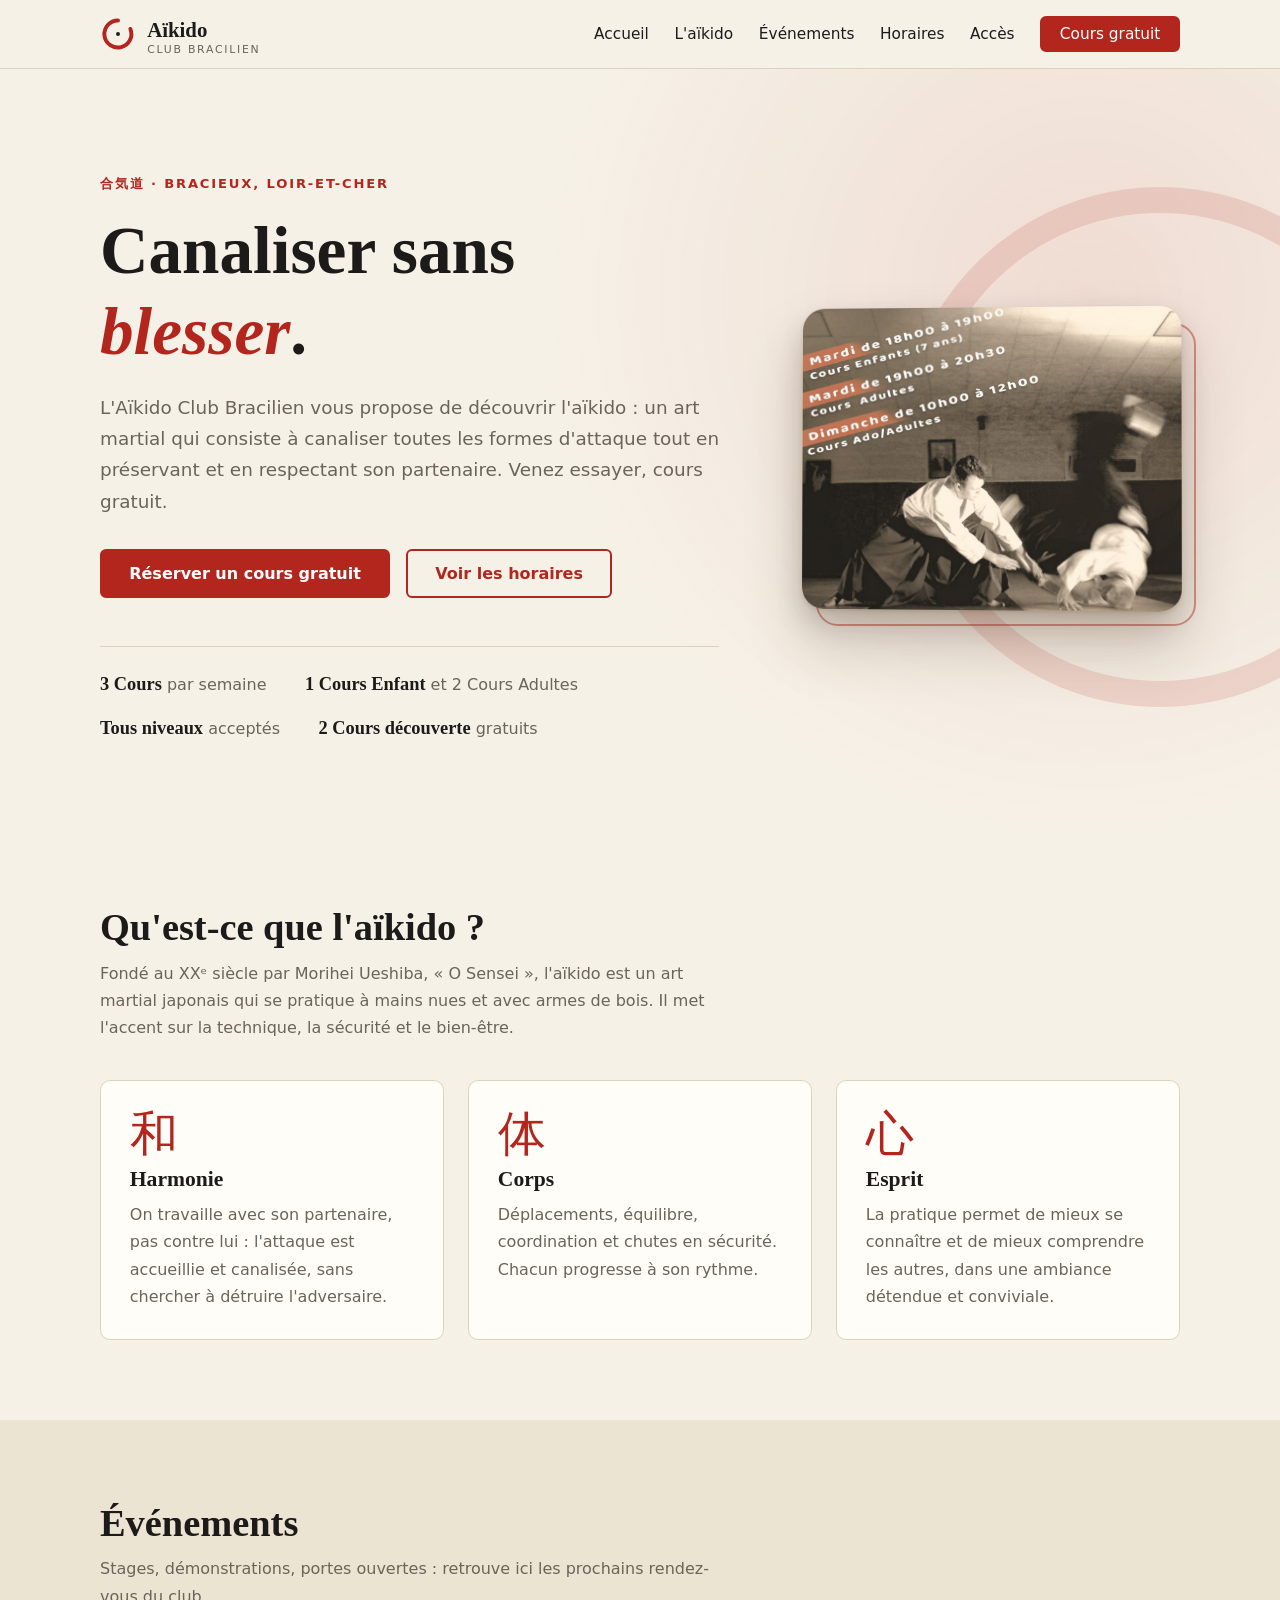
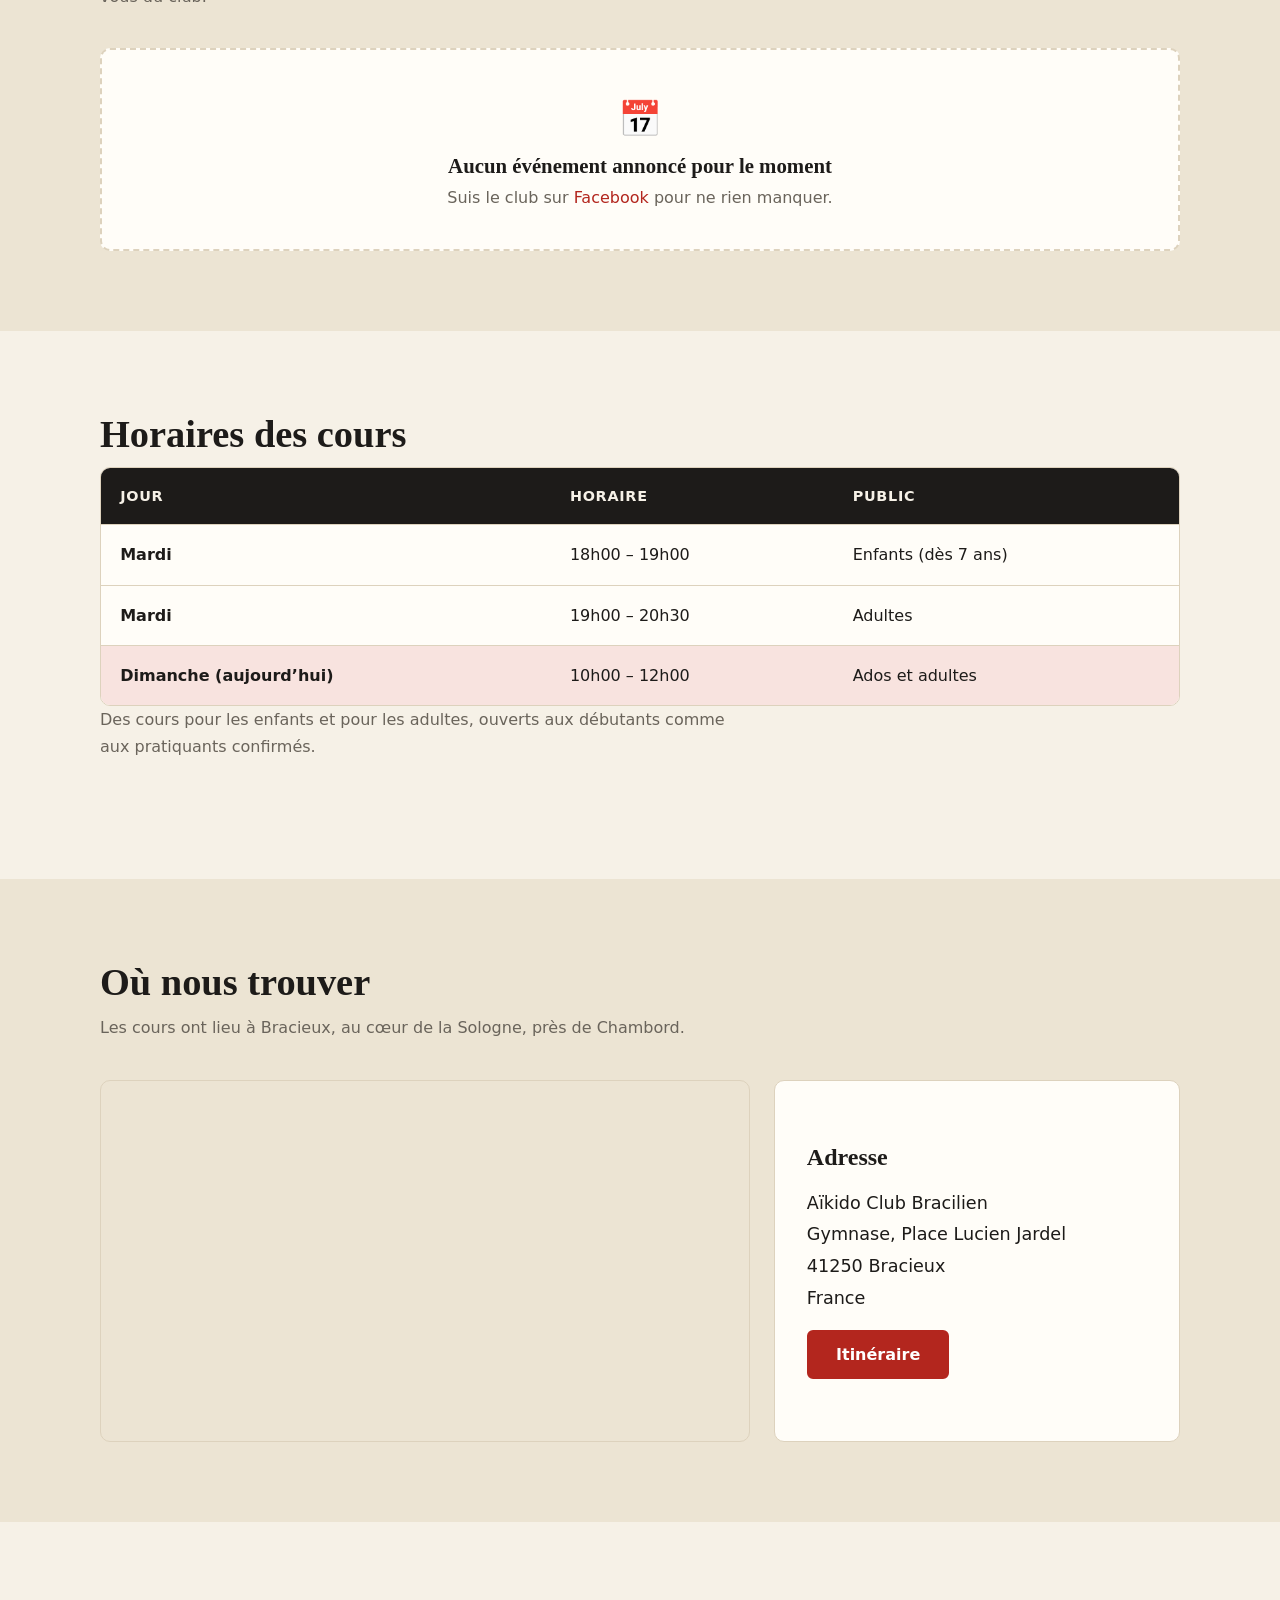
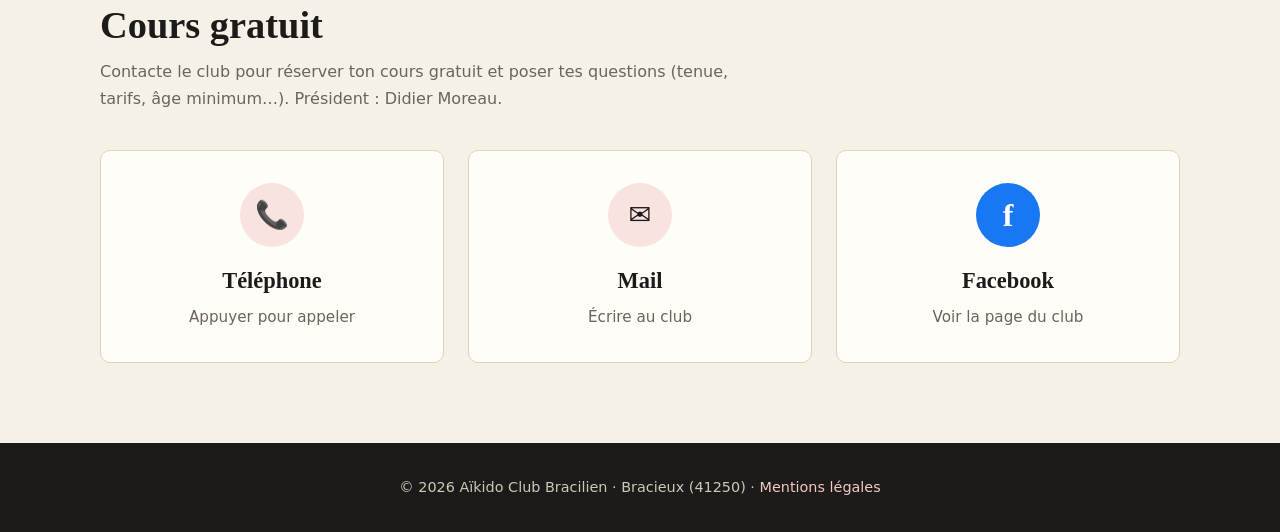
==== index.html @ c48f985f "Update index.html" ====
<!DOCTYPE html>
<html lang="fr">
<head>
  <meta charset="UTF-8">
  <meta name="viewport" content="width=device-width, initial-scale=1.0">
  <title>Aïkido Club Bracilien — Aïkido à Bracieux (Loir-et-Cher)</title>
  <meta name="description" content="Aïkido Club Bracilien, à Bracieux (41250) : cours d'aïkido le mardi soir et le dimanche matin, cours gratuit.">
  <link rel="icon" href="favicon.ico" sizes="any">
  <link rel="icon" type="image/png" href="favicon.png">
  <link rel="stylesheet" href="css/style.css?v=2">
</head>
<body>

  <header class="site-header">
    <nav class="nav container">
      <a href="#accueil" class="logo">
        <img src="img/logo.svg" alt="" width="36" height="36">
        <span>Aïkido <small>Club Bracilien</small></span>
      </a>
      <button class="nav-toggle" aria-label="Ouvrir le menu" aria-expanded="false">
        <span></span><span></span><span></span>
      </button>
      <ul class="nav-links">
        <li><a href="#accueil">Accueil</a></li>
        <li><a href="#aikido">L'aïkido</a></li>
		<li><a href="#evenements">Événements</a></li>
        <li><a href="#horaires">Horaires</a></li>
        <li><a href="#lieu">Accès</a></li>
        <li><a href="#contact" class="btn btn-small">Cours gratuit</a></li>
      </ul>
    </nav>
  </header>

  <main>
    <section id="accueil" class="hero">
      <div class="container hero-inner">
        <div class="hero-text">
          <p class="eyebrow">合気道 · Bracieux, Loir-et-Cher</p>
          <h1>Canaliser sans <span class="accent">blesser</span>.</h1>
          <p class="lead">L'Aïkido Club Bracilien vous propose de découvrir l'aïkido : un art martial qui consiste à canaliser toutes les formes d'attaque tout en préservant et en respectant son partenaire. Venez essayer, cours gratuit.</p>
          <div class="hero-actions">
            <a href="#contact" class="btn">Réserver un cours gratuit</a>
            <a href="#horaires" class="btn btn-ghost">Voir les horaires</a>
          </div>
          <ul class="hero-facts">
            <li><strong>3 Cours</strong> par semaine</li>
            <li><strong>1 Cours Enfant</strong> et 2 Cours Adultes</li>
            <li><strong>Tous niveaux</strong> acceptés</li>
            <li><strong>2 Cours découverte</strong> gratuits</li>
          </ul>
        </div>
        <figure class="hero-media">
          <img src="img/hero.jpg" alt="Affiche de l'Aïkido Club Bracilien" width="340" onerror="this.parentNode.remove()">
        </figure>
      </div>
    </section>

    <section id="aikido" class="section">
      <div class="container">
        <h2>Qu'est-ce que l'aïkido ?</h2>
        <p class="section-sub">Fondé au XXᵉ siècle par Morihei Ueshiba, « O Sensei », l'aïkido est un art martial japonais qui se pratique à mains nues et avec armes de bois. Il met l'accent sur la technique, la sécurité et le bien-être.</p>
        <div class="cards">
          <article class="card">
            <div class="kanji" aria-hidden="true">和</div>
            <h3>Harmonie</h3>
            <p>On travaille avec son partenaire, pas contre lui : l'attaque est accueillie et canalisée, sans chercher à détruire l'adversaire.</p>
          </article>
          <article class="card">
            <div class="kanji" aria-hidden="true">体</div>
            <h3>Corps</h3>
            <p>Déplacements, équilibre, coordination et chutes en sécurité. Chacun progresse à son rythme.</p>
          </article>
          <article class="card">
            <div class="kanji" aria-hidden="true">心</div>
            <h3>Esprit</h3>
            <p>La pratique permet de mieux se connaître et de mieux comprendre les autres, dans une ambiance détendue et conviviale.</p>
          </article>
        </div>
      </div>
    </section>

    <section id="evenements" class="section section-alt">
      <div class="container">
        <h2>Événements</h2>
        <p class="section-sub">Stages, démonstrations, portes ouvertes : retrouve ici les prochains rendez-vous du club.</p>
        <ul class="agenda" id="agenda-list"></ul>
        <p class="agenda-empty" id="agenda-empty">
          <span class="agenda-empty-icon" aria-hidden="true">📅</span>
          <strong>Aucun événement annoncé pour le moment</strong>
          <span>Suis le club sur <a href="#contact" data-contact="fb">Facebook</a> pour ne rien manquer.</span>
        </p>
      </div>
    </section>

    <section id="horaires" class="section">
      <div class="container">
        <h2>Horaires des cours</h2>
        <div class="table-wrap">
          <table class="schedule">
            <thead>
              <tr><th>Jour</th><th>Horaire</th><th>Public</th></tr>
            </thead>
            <tbody>
              <tr><td>Mardi</td><td>18h00 – 19h00</td><td>Enfants (dès 7 ans)</td></tr>
              <tr><td>Mardi</td><td>19h00 – 20h30</td><td>Adultes</td></tr>
              <tr><td>Dimanche</td><td>10h00 – 12h00</td><td>Ados et adultes</td></tr>
            </tbody>
          </table>
        </div>
        <p class="section-sub">Des cours pour les enfants et pour les adultes, ouverts aux débutants comme aux pratiquants confirmés.</p>
      </div>
    </section>

    <section id="lieu" class="section section-alt">
      <div class="container">
        <h2>Où nous trouver</h2>
        <p class="section-sub">Les cours ont lieu à Bracieux, au cœur de la Sologne, près de Chambord.</p>
        <div class="lieu">
          <div class="map-wrap">
            <iframe
              title="Carte : Place Lucien Jardel, 41250 Bracieux"
              src="https://www.google.com/maps?q=Place+Lucien+Jardel,+41250+Bracieux,+France&amp;output=embed"
              loading="lazy"
              referrerpolicy="no-referrer-when-downgrade"
              allowfullscreen></iframe>
          </div>
          <div class="address-card">
            <h3>Adresse</h3>
            <address>
              Aïkido Club Bracilien<br>
              Gymnase, Place Lucien Jardel<br>
              41250 Bracieux<br>
              France
            </address>
            <a class="btn" href="https://www.google.com/maps/dir/?api=1&amp;destination=Place+Lucien+Jardel,+41250+Bracieux,+France" target="_blank" rel="noopener noreferrer">Itinéraire</a>          </div>
        </div>
      </div>
    </section>

    <section id="contact" class="section">
      <div class="container">
        <h2>Cours gratuit</h2>
        <p class="section-sub">Contacte le club pour réserver ton cours gratuit et poser tes questions (tenue, tarifs, âge minimum…). Président : Didier Moreau.</p>
        <div class="contact-boxes">
          <a href="#contact" class="contact-box" data-contact="tel" aria-label="Appeler le club">
            <span class="contact-icon" aria-hidden="true">📞</span>
            <strong>Téléphone</strong>
            <span>Appuyer pour appeler</span>
          </a>
          <a href="#contact" class="contact-box" data-contact="mail" aria-label="Écrire un mail au club">
            <span class="contact-icon" aria-hidden="true">✉️</span>
            <strong>Mail</strong>
            <span>Écrire au club</span>
          </a>
          <a href="#contact" class="contact-box" data-contact="fb" aria-label="Ouvrir la page Facebook du club">
            <span class="contact-icon contact-icon-fb" aria-hidden="true">f</span>
            <strong>Facebook</strong>
            <span>Voir la page du club</span>
          </a>
        </div>
      </div>
    </section>
  </main>

  <footer class="site-footer">
    <div class="container">
      <p>© <span id="year"></span> Aïkido Club Bracilien · Bracieux (41250) · <a href="mentions-legales.html" style="color:#f2c9c5">Mentions légales</a></p>
    </div>
  </footer>

  <script src="js/evenements.js"></script>
  <script src="js/main.js"></script>
</body>
</html>
---- css/style.css ----
:root {
  --paper: #f6f1e7;
  --paper-alt: #ece4d3;
  --card: #fffdf8;
  --ink: #1d1b19;
  --muted: #6a645b;
  --red: #b3261e;
  --red-dark: #8c1d17;
  --line: #ddd2bd;
  --radius: 10px;
  --serif: "Iowan Old Style", "Palatino Linotype", Palatino, Georgia, "Times New Roman", serif;
  --sans: system-ui, -apple-system, "Segoe UI", Roboto, Arial, sans-serif;
}

*, *::before, *::after { box-sizing: border-box; }
html { scroll-behavior: smooth; scroll-padding-top: 76px; }
body { margin: 0; font-family: var(--sans); background: var(--paper); color: var(--ink); line-height: 1.7; }
img { max-width: 100%; display: block; }
a { color: var(--red); text-decoration: none; }
h1, h2, h3 { font-family: var(--serif); line-height: 1.2; font-weight: 700; }

.container { width: min(1080px, 100% - 2.5rem); margin-inline: auto; }

/* Header */
.site-header { position: sticky; top: 0; z-index: 50; background: rgba(246, 241, 231, .92); backdrop-filter: blur(8px); border-bottom: 1px solid var(--line); }
.nav { display: flex; align-items: center; justify-content: space-between; height: 68px; }
.logo { display: flex; align-items: center; gap: .7rem; color: var(--ink); font-family: var(--serif); font-size: 1.3rem; font-weight: 700; }
.logo small { display: block; font: 500 .68rem var(--sans); letter-spacing: .16em; text-transform: uppercase; color: var(--muted); margin-top: -.3rem; }
.nav-links { display: flex; align-items: center; gap: 1.6rem; list-style: none; margin: 0; padding: 0; }
.nav-links a { color: var(--ink); font-weight: 500; font-size: .96rem; position: relative; }
.nav-links a:not(.btn)::after { content: ""; position: absolute; left: 0; bottom: -4px; width: 0; height: 2px; background: var(--red); transition: width .25s; }
.nav-links a:not(.btn):hover::after { width: 100%; }

.nav-toggle { display: none; background: none; border: 0; cursor: pointer; padding: .5rem; }
.nav-toggle span { display: block; width: 24px; height: 2px; background: var(--ink); margin: 5px 0; }

/* Buttons */
.btn { display: inline-block; cursor: pointer; padding: .8rem 1.7rem; border: 2px solid var(--red); border-radius: 6px; background: var(--red); color: #fff !important; font: 600 1rem var(--sans); transition: background .2s, transform .2s; }
.btn:hover { background: var(--red-dark); border-color: var(--red-dark); transform: translateY(-2px); }
.btn-small { padding: .45rem 1.1rem; font-size: .92rem; }
.btn-ghost { background: transparent; color: var(--red) !important; }
.btn-ghost:hover { background: var(--red); color: #fff !important; }

/* Hero */
.hero { position: relative; overflow: hidden; padding: 6.5rem 0 5rem; background: radial-gradient(circle at 85% 30%, rgba(179, 38, 30, .1), transparent 45%), var(--paper); }
.hero::after { content: ""; position: absolute; right: -140px; top: 50%; width: 520px; height: 520px; transform: translateY(-50%); border: 26px solid rgba(179, 38, 30, .13); border-right-color: transparent; border-radius: 50%; pointer-events: none; }
.hero-inner { position: relative; z-index: 1; }
.eyebrow { color: var(--red); font-weight: 600; letter-spacing: .14em; text-transform: uppercase; font-size: .82rem; margin: 0 0 1rem; }
.hero h1 { font-size: clamp(2.4rem, 6vw, 4.2rem); margin: 0 0 1.2rem; max-width: 14ch; }
.accent { color: var(--red); font-style: italic; }
.lead { font-size: 1.15rem; color: var(--muted); max-width: 54ch; margin: 0 0 2rem; }
.hero-actions { display: flex; flex-wrap: wrap; gap: 1rem; margin-bottom: 3rem; }
.hero-facts { display: flex; flex-wrap: wrap; gap: .8rem 2.4rem; list-style: none; margin: 0; padding: 1.4rem 0 0; border-top: 1px solid var(--line); color: var(--muted); max-width: 640px; }
.hero-facts strong { color: var(--ink); font-family: var(--serif); font-size: 1.15rem; }

/* Sections */
.section { padding: 5rem 0; }
.section-alt { background: var(--paper-alt); }
.section h2 { font-size: clamp(1.7rem, 3.2vw, 2.4rem); margin: 0 0 .6rem; }
.section-sub { color: var(--muted); max-width: 62ch; margin: 0 0 2.4rem; }

.cards { display: grid; grid-template-columns: repeat(auto-fit, minmax(260px, 1fr)); gap: 1.5rem; }
.card { background: var(--card); border: 1px solid var(--line); border-radius: var(--radius); padding: 1.8rem; transition: transform .25s, box-shadow .25s; }
.card:hover { transform: translateY(-5px); box-shadow: 0 14px 30px rgba(60, 40, 20, .1); }
.card h3 { margin: 0 0 .5rem; font-size: 1.35rem; }
.card p { margin: 0; color: var(--muted); }
.kanji { font-family: var(--serif); font-size: 3rem; line-height: 1; color: var(--red); margin-bottom: .6rem; }

/* Table */
.table-wrap { overflow-x: auto; border: 1px solid var(--line); border-radius: var(--radius); background: var(--card); }
.schedule { width: 100%; border-collapse: collapse; min-width: 520px; }
.schedule th, .schedule td { padding: 1rem 1.2rem; text-align: left; border-bottom: 1px solid var(--line); }
.schedule thead th { background: var(--ink); color: var(--paper); font-weight: 600; font-size: .9rem; letter-spacing: .05em; text-transform: uppercase; }
.schedule tbody tr:last-child td { border-bottom: 0; }
.schedule tbody tr:hover { background: #faf4e6; }
.schedule td:first-child { font-weight: 600; }
.note { margin: 1.2rem 0 0; color: var(--muted); font-size: .95rem; }

/* Prices */
.price .amount { font-family: var(--serif); font-size: 2.6rem; color: var(--ink); font-weight: 700; margin: .4rem 0 1rem; }
.price .amount span { font-size: 1rem; color: var(--muted); font-weight: 400; margin-left: .2rem; }
.price ul { margin: 0; padding: 0; list-style: none; color: var(--muted); }
.price li { padding: .4rem 0 .4rem 1.5rem; border-top: 1px solid var(--line); position: relative; }
.price li::before { content: "•"; position: absolute; left: .3rem; color: var(--red); }
.price.featured { border: 2px solid var(--red); position: relative; }
.price.featured::before { content: "Le plus choisi"; position: absolute; top: -.8rem; left: 1.5rem; background: var(--red); color: #fff; font-size: .75rem; padding: .15rem .7rem; border-radius: 99px; letter-spacing: .05em; }

/* Team */
.person { text-align: center; }
.avatar { width: 84px; height: 84px; margin: 0 auto 1rem; border-radius: 50%; background: var(--red); color: #fff; display: grid; place-items: center; font: 700 2.2rem var(--serif); }
.role { color: var(--red) !important; font-weight: 600; font-size: .92rem; margin-bottom: .6rem !important; }

/* Contact */
.contact { display: grid; grid-template-columns: 1fr 1.2fr; gap: 3.5rem; align-items: start; }
.info { list-style: none; margin: 0; padding: 0; display: grid; gap: 1.2rem; color: var(--muted); }
.info strong { color: var(--ink); }
.form { display: grid; gap: 1.1rem; background: var(--card); border: 1px solid var(--line); border-radius: var(--radius); padding: 1.8rem; }
.form label { display: grid; gap: .35rem; font-weight: 600; font-size: .95rem; }
.form input, .form select, .form textarea { width: 100%; padding: .75rem .9rem; background: #fff; color: var(--ink); border: 1px solid var(--line); border-radius: 6px; font: 400 1rem var(--sans); }
.form input:focus, .form select:focus, .form textarea:focus { outline: 2px solid var(--red); outline-offset: 1px; border-color: transparent; }
.form .btn { justify-self: start; }
.form-status { margin: 0; min-height: 1.5em; font-size: .95rem; }
.form-status.ok { color: #1f7a3d; }
.form-status.err { color: var(--red); }

/* Footer */
.site-footer { background: var(--ink); color: #cfc7b8; padding: 2rem 0; text-align: center; font-size: .9rem; }
.site-footer p { margin: 0; }

@media (max-width: 800px) {
  .nav-toggle { display: block; }
  .nav-links { display: none; position: absolute; top: 68px; left: 0; right: 0; flex-direction: column; gap: 0; background: var(--paper); border-bottom: 1px solid var(--line); padding: .5rem 0 1rem; }
  .nav-links.open { display: flex; }
  .nav-links li { padding: .6rem 0; }
  .contact { grid-template-columns: 1fr; gap: 2rem; }
  .hero { padding: 4rem 0 3rem; }
  .hero::after { width: 340px; height: 340px; right: -170px; }
}

@media (prefers-reduced-motion: reduce) {
  * { transition: none !important; scroll-behavior: auto !important; }
}

/* Carte d'appel à l'action (contact) */
.cta-card { background: var(--card); border: 1px solid var(--line); border-radius: var(--radius); padding: 2rem; display: grid; gap: 1rem; justify-items: start; }
.cta-card h3 { margin: 0; font-size: 1.5rem; }
.cta-card p { margin: 0; color: var(--muted); }
.cta-card .cta-sep { margin-top: .4rem; font-size: .95rem; }
.cta-card .btn { font-size: 1.1rem; }

/* Lieu : carte + adresse */
.lieu { display: grid; grid-template-columns: 1.6fr 1fr; gap: 1.5rem; align-items: stretch; }
.map-wrap { min-height: 360px; border: 1px solid var(--line); border-radius: var(--radius); overflow: hidden; background: var(--paper-alt); }
.map-wrap iframe { display: block; width: 100%; height: 100%; min-height: 360px; border: 0; }
.address-card { background: var(--card); border: 1px solid var(--line); border-radius: var(--radius); padding: 2rem; display: grid; gap: 1rem; align-content: center; justify-items: start; }
.address-card h3 { margin: 0; font-size: 1.5rem; }
.address-card address { font-style: normal; font-size: 1.1rem; line-height: 1.8; }

/* Contact : encadrés cliquables */
.contact-boxes { display: grid; grid-template-columns: repeat(auto-fit, minmax(220px, 1fr)); gap: 1.5rem; }
.contact-box { display: grid; gap: .3rem; justify-items: center; text-align: center; padding: 2rem 1.2rem; background: var(--card); border: 1px solid var(--line); border-radius: var(--radius); color: var(--ink); transition: transform .25s, box-shadow .25s, border-color .25s; }
.contact-box:hover, .contact-box:focus-visible { transform: translateY(-5px); border-color: var(--red); box-shadow: 0 14px 30px rgba(60, 40, 20, .12); }
.contact-box strong { font-family: var(--serif); font-size: 1.4rem; }
.contact-box span:last-child { color: var(--muted); font-size: .95rem; }
.contact-icon { width: 64px; height: 64px; border-radius: 50%; display: grid; place-items: center; background: #f8e3df; font-size: 1.7rem; margin-bottom: .6rem; }
.contact-icon-fb { background: #1877f2; color: #fff; font: 700 2rem Georgia, serif; }

/* Agenda des événements */
.agenda { list-style: none; margin: 0; padding: 0; display: grid; gap: 1.2rem; }
.agenda-item { display: flex; gap: 1.5rem; align-items: stretch; background: var(--card); border: 1px solid var(--line); border-left: 5px solid var(--red); border-radius: var(--radius); padding: 1.4rem 1.6rem; transition: transform .25s, box-shadow .25s; }
.agenda-item:hover { transform: translateY(-3px); box-shadow: 0 14px 28px rgba(60, 40, 20, .12); }
.agenda-date { flex: 0 0 auto; min-width: 84px; align-self: flex-start; padding: .7rem .4rem; text-align: center; background: var(--red); color: #fff; border-radius: 10px; line-height: 1.1; }
.agenda-day { display: block; font: 700 2rem var(--serif); white-space: nowrap; }
.agenda-month { display: block; margin-top: .2rem; font-size: .85rem; text-transform: uppercase; letter-spacing: .1em; }
.agenda-body { min-width: 0; }
.agenda-body h3 { margin: .3rem 0 .6rem; font-size: 1.45rem; }
.agenda-tags { display: flex; flex-wrap: wrap; gap: .5rem; }
.agenda-tag { display: inline-block; padding: .15rem .75rem; border-radius: 99px; background: #f8e3df; color: var(--red-dark); font-size: .78rem; font-weight: 600; letter-spacing: .04em; text-transform: uppercase; }
.agenda-tag-next { background: var(--ink); color: var(--paper); }
.agenda-meta { list-style: none; margin: 0 0 .7rem; padding: 0; display: flex; flex-wrap: wrap; gap: .3rem 1.4rem; color: var(--ink); font-weight: 500; }
.agenda-meta-item { display: flex; gap: .45rem; align-items: baseline; }
.agenda-desc { margin: 0; color: var(--muted); }
.agenda-empty { margin: 0; padding: 2.4rem 1.5rem; display: grid; gap: .35rem; justify-items: center; text-align: center; color: var(--muted); background: var(--card); border: 2px dashed var(--line); border-radius: var(--radius); }
.agenda-empty strong { color: var(--ink); font: 700 1.3rem var(--serif); }
.agenda-empty-icon { font-size: 2.2rem; }
@media (max-width: 600px) {
  .agenda-item { flex-direction: column; gap: 1rem; padding: 1.2rem; }
  .agenda-date { align-self: flex-start; }
}

@media (max-width: 800px) {
  .lieu { grid-template-columns: 1fr; }
  .map-wrap, .map-wrap iframe { min-height: 300px; }
}

/* Accueil : image à droite */
.hero-inner { display: grid; grid-template-columns: minmax(0, 1.2fr) minmax(0, .8fr); gap: 3rem; align-items: center; }
.hero-media { position: relative; isolation: isolate; margin: 0; justify-self: end; width: 100%; max-width: 380px; perspective: 1200px; }
.hero-media::before { content: ""; position: absolute; inset: 0; z-index: -1; border: 2px solid rgba(179, 38, 30, .45); border-radius: 22px; transform: translate(16px, 16px); transition: transform .4s ease; }
.hero-media img { display: block; width: 100%; height: auto; border: 0; border-radius: 22px; box-shadow: 0 2px 4px rgba(60, 40, 20, .12), 0 14px 28px rgba(60, 40, 20, .18), 0 34px 60px rgba(60, 40, 20, .22); transform: rotateY(-4deg) rotateX(1deg); transition: transform .4s ease, box-shadow .4s ease; }
.hero-media:hover img { transform: rotateY(0) rotateX(0) translateY(-4px); }
.hero-media:hover::before { transform: translate(10px, 10px); }
@media (max-width: 800px) {
  .hero-inner { grid-template-columns: 1fr; gap: 2rem; }
  .hero-media { justify-self: start; max-width: 300px; }
  .hero-media img { transform: none; }
  .hero-media::before { transform: translate(10px, 10px); }
}
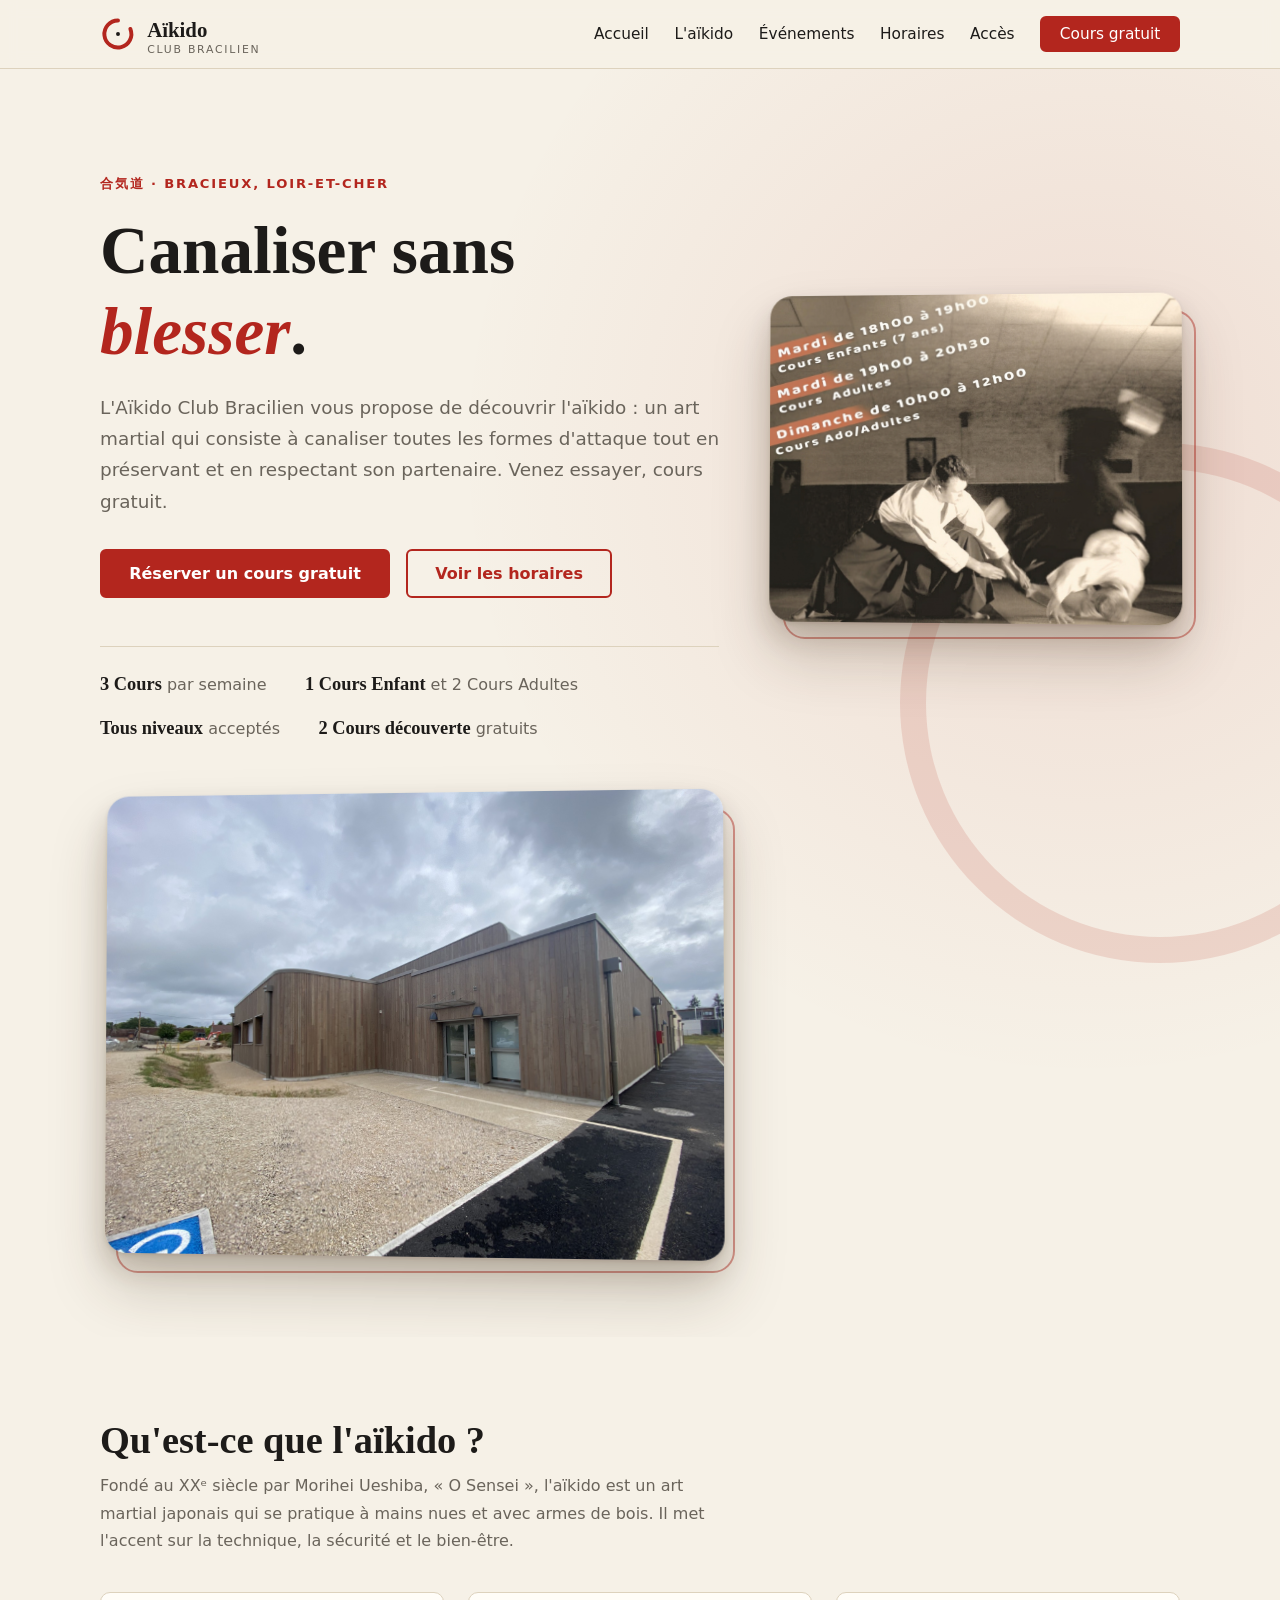
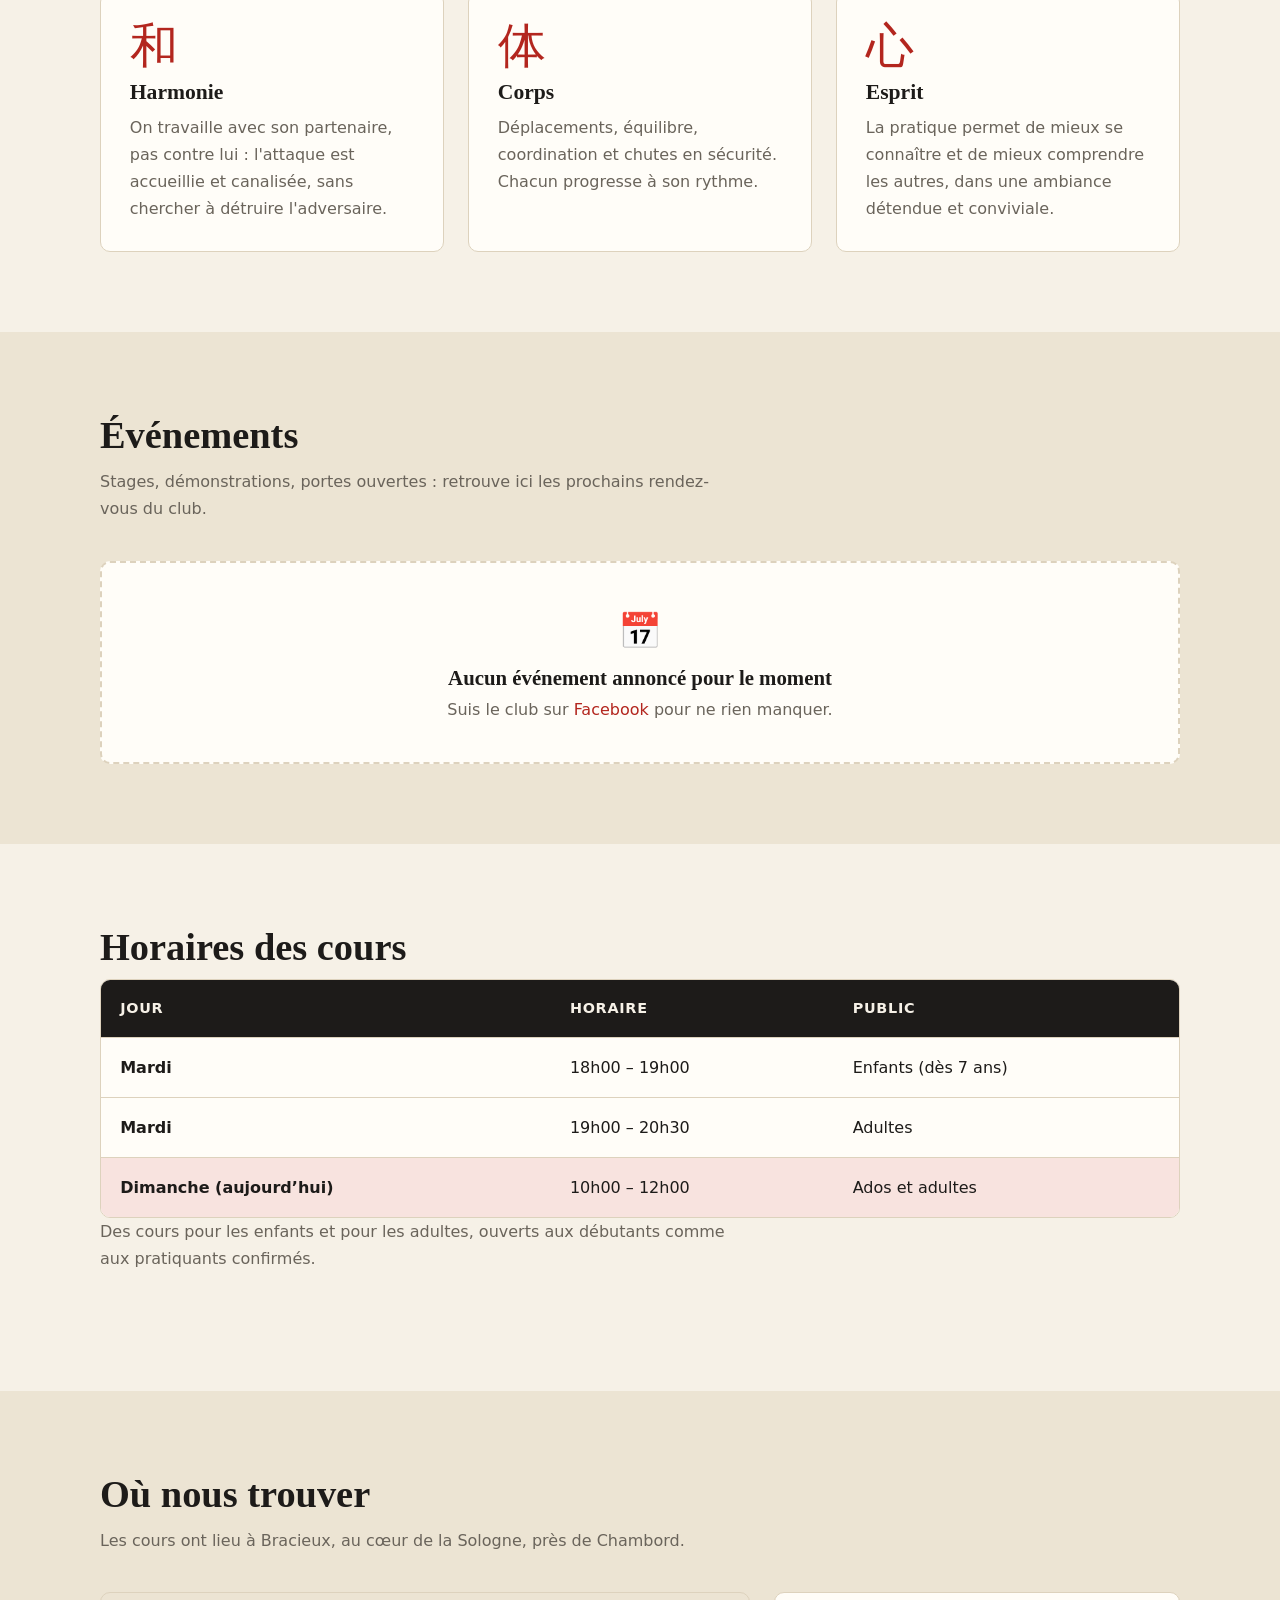
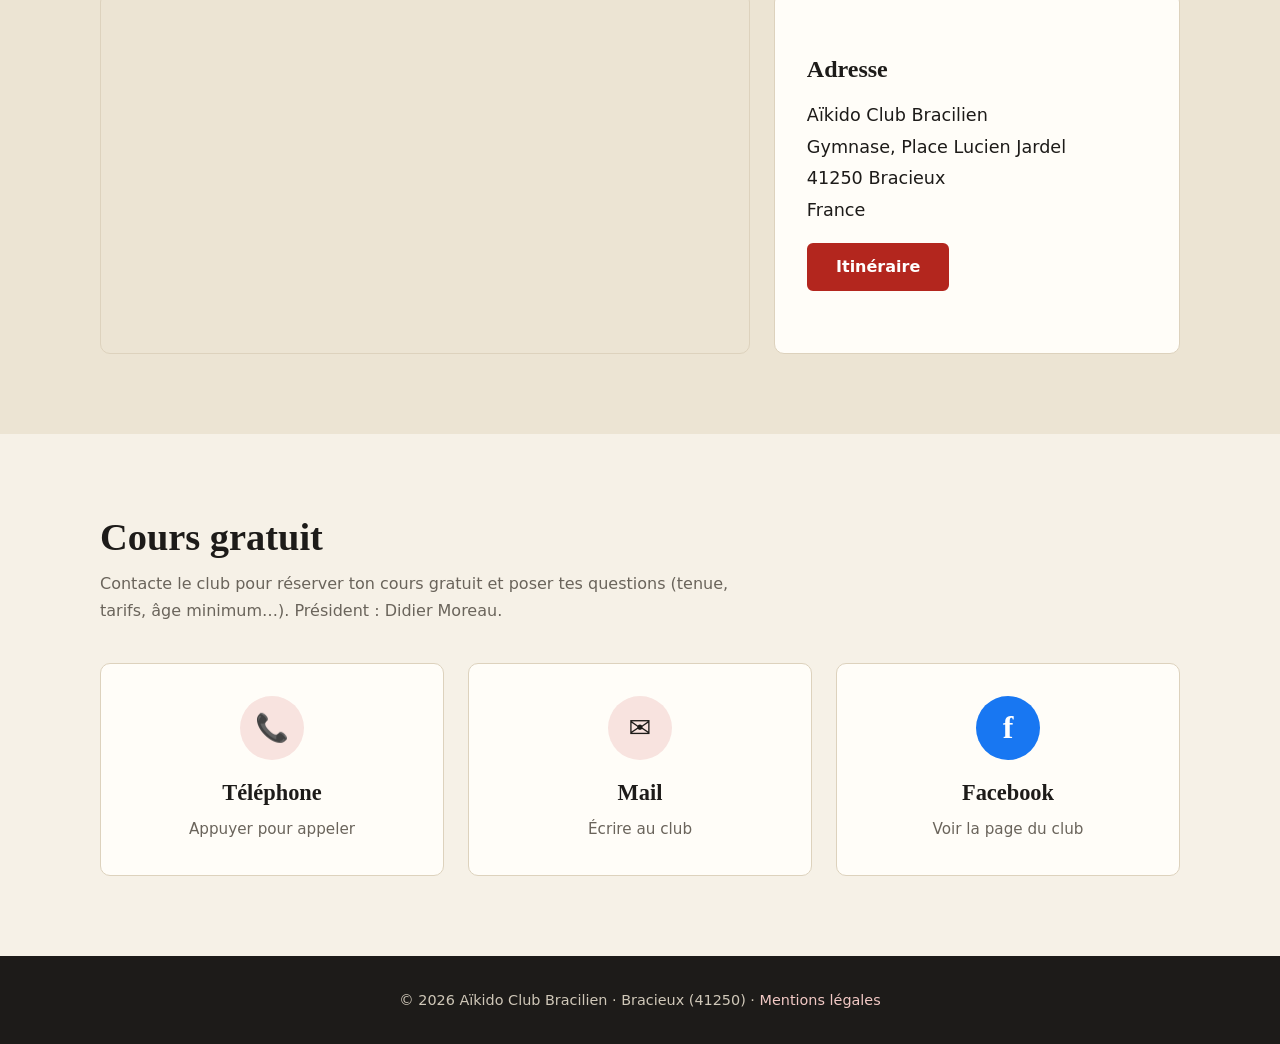
==== commit 45bb75ad: "Update index.html modif class="hero-medias"" ====
--- a/index.html
+++ b/index.html
@@ -50,7 +50,10 @@
           </ul>
         </div>
         <figure class="hero-media">
-          <img src="img/hero.jpg" alt="Affiche de l'Aïkido Club Bracilien" width="340" onerror="this.parentNode.remove()">
+          <img src="img/hero.jpg" alt="" width="340" onerror="this.parentNode.remove()">
+        </figure>
+		<figure class="hero-media">
+          <img src="img/aikido1.jpg" alt="" width="340" onerror="this.parentNode.remove()">
         </figure>
       </div>
     </section>
--- a/css/style.css
+++ b/css/style.css
@@ -173,16 +173,22 @@
   .map-wrap, .map-wrap iframe { min-height: 300px; }
 }
 
-/* Accueil : image à droite */
+/* Accueil : images à droite */
 .hero-inner { display: grid; grid-template-columns: minmax(0, 1.2fr) minmax(0, .8fr); gap: 3rem; align-items: center; }
-.hero-media { position: relative; isolation: isolate; margin: 0; justify-self: end; width: 100%; max-width: 380px; perspective: 1200px; }
+.hero-medias { display: grid; gap: 2.2rem; justify-self: end; width: 100%; max-width: 380px; }
+.hero-media { position: relative; isolation: isolate; margin: 0; width: 100%; perspective: 1200px; }
 .hero-media::before { content: ""; position: absolute; inset: 0; z-index: -1; border: 2px solid rgba(179, 38, 30, .45); border-radius: 22px; transform: translate(16px, 16px); transition: transform .4s ease; }
 .hero-media img { display: block; width: 100%; height: auto; border: 0; border-radius: 22px; box-shadow: 0 2px 4px rgba(60, 40, 20, .12), 0 14px 28px rgba(60, 40, 20, .18), 0 34px 60px rgba(60, 40, 20, .22); transform: rotateY(-4deg) rotateX(1deg); transition: transform .4s ease, box-shadow .4s ease; }
 .hero-media:hover img { transform: rotateY(0) rotateX(0) translateY(-4px); }
 .hero-media:hover::before { transform: translate(10px, 10px); }
+.hero-media-2 img { transform: rotateY(4deg) rotateX(1deg); }
+.hero-media-2:hover img { transform: rotateY(0) rotateX(0) translateY(-4px); }
+.hero-media-2::before { transform: translate(-16px, 16px); }
+.hero-media-2:hover::before { transform: translate(-10px, 10px); }
 @media (max-width: 800px) {
   .hero-inner { grid-template-columns: 1fr; gap: 2rem; }
-  .hero-media { justify-self: start; max-width: 300px; }
-  .hero-media img { transform: none; }
+  .hero-medias { justify-self: start; max-width: 300px; }
+  .hero-media img, .hero-media-2 img { transform: none; }
   .hero-media::before { transform: translate(10px, 10px); }
-}+  .hero-media-2::before { transform: translate(-10px, 10px); }
+}
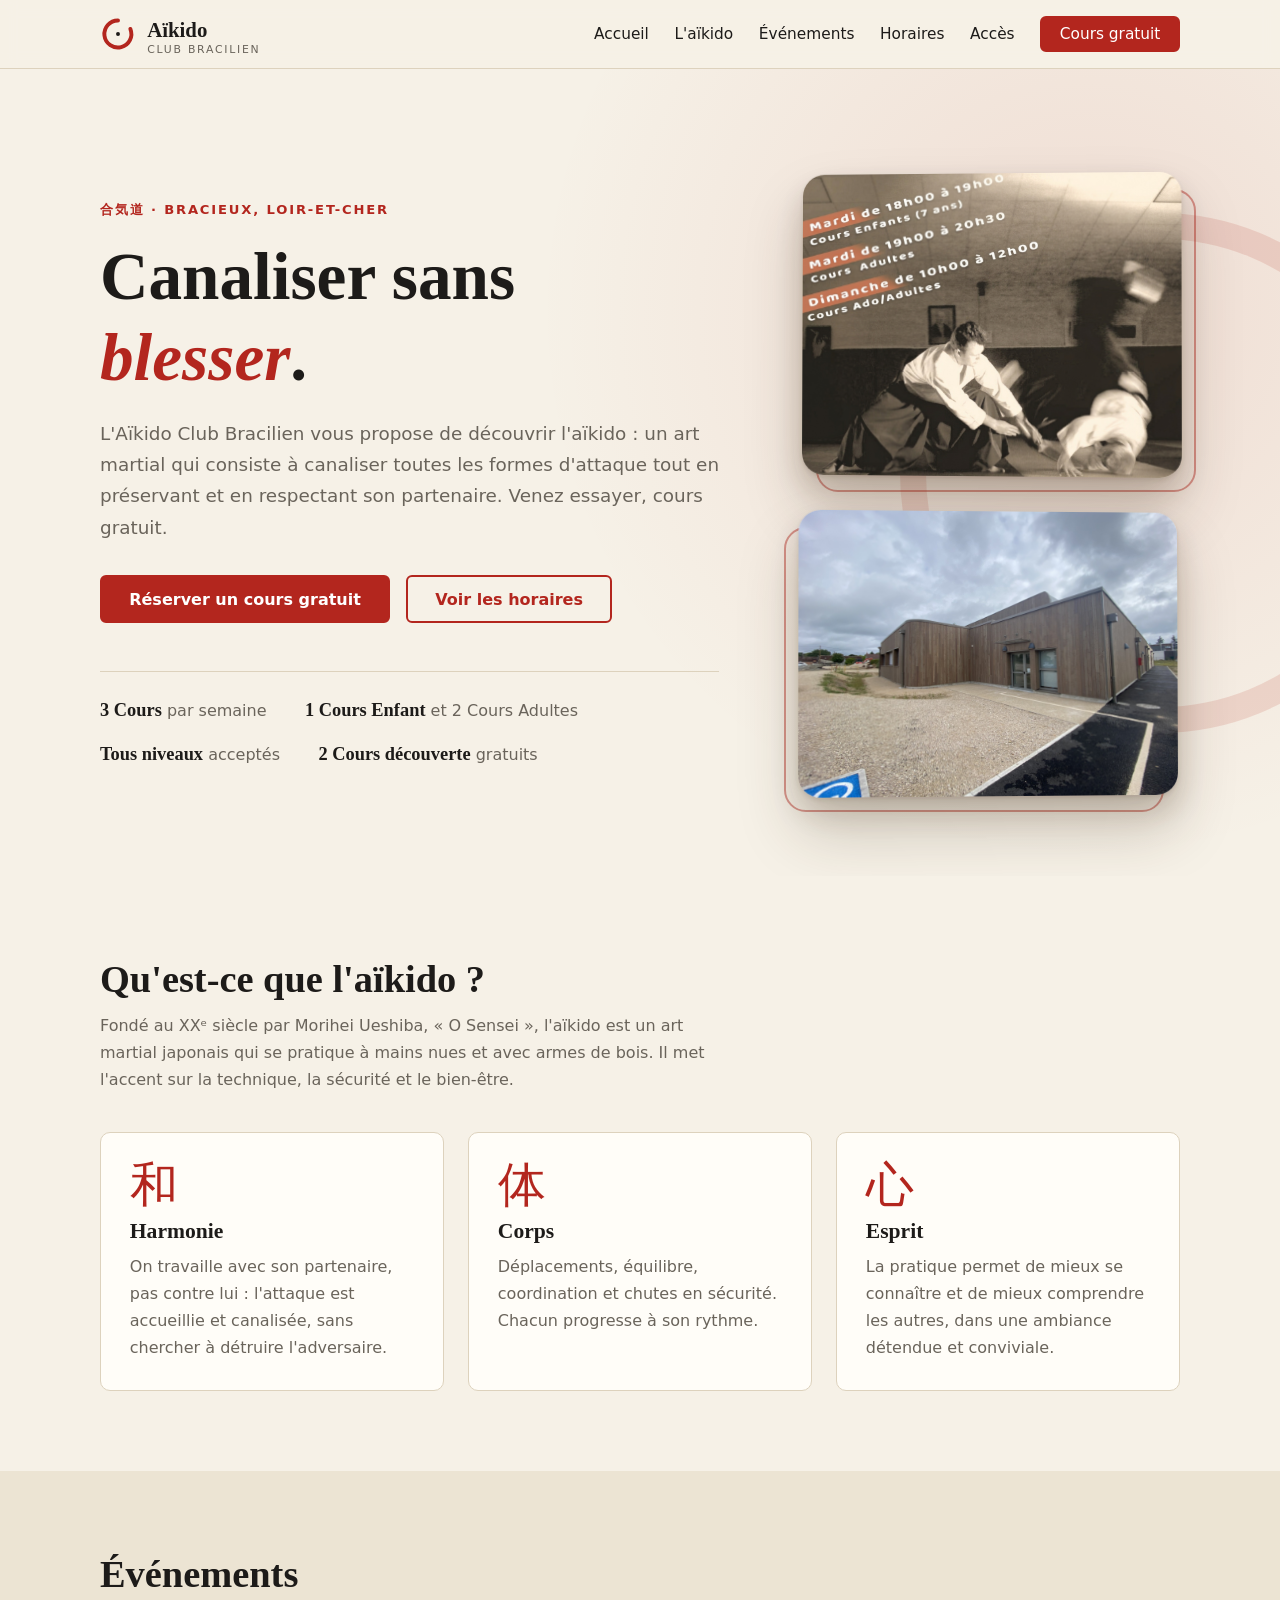
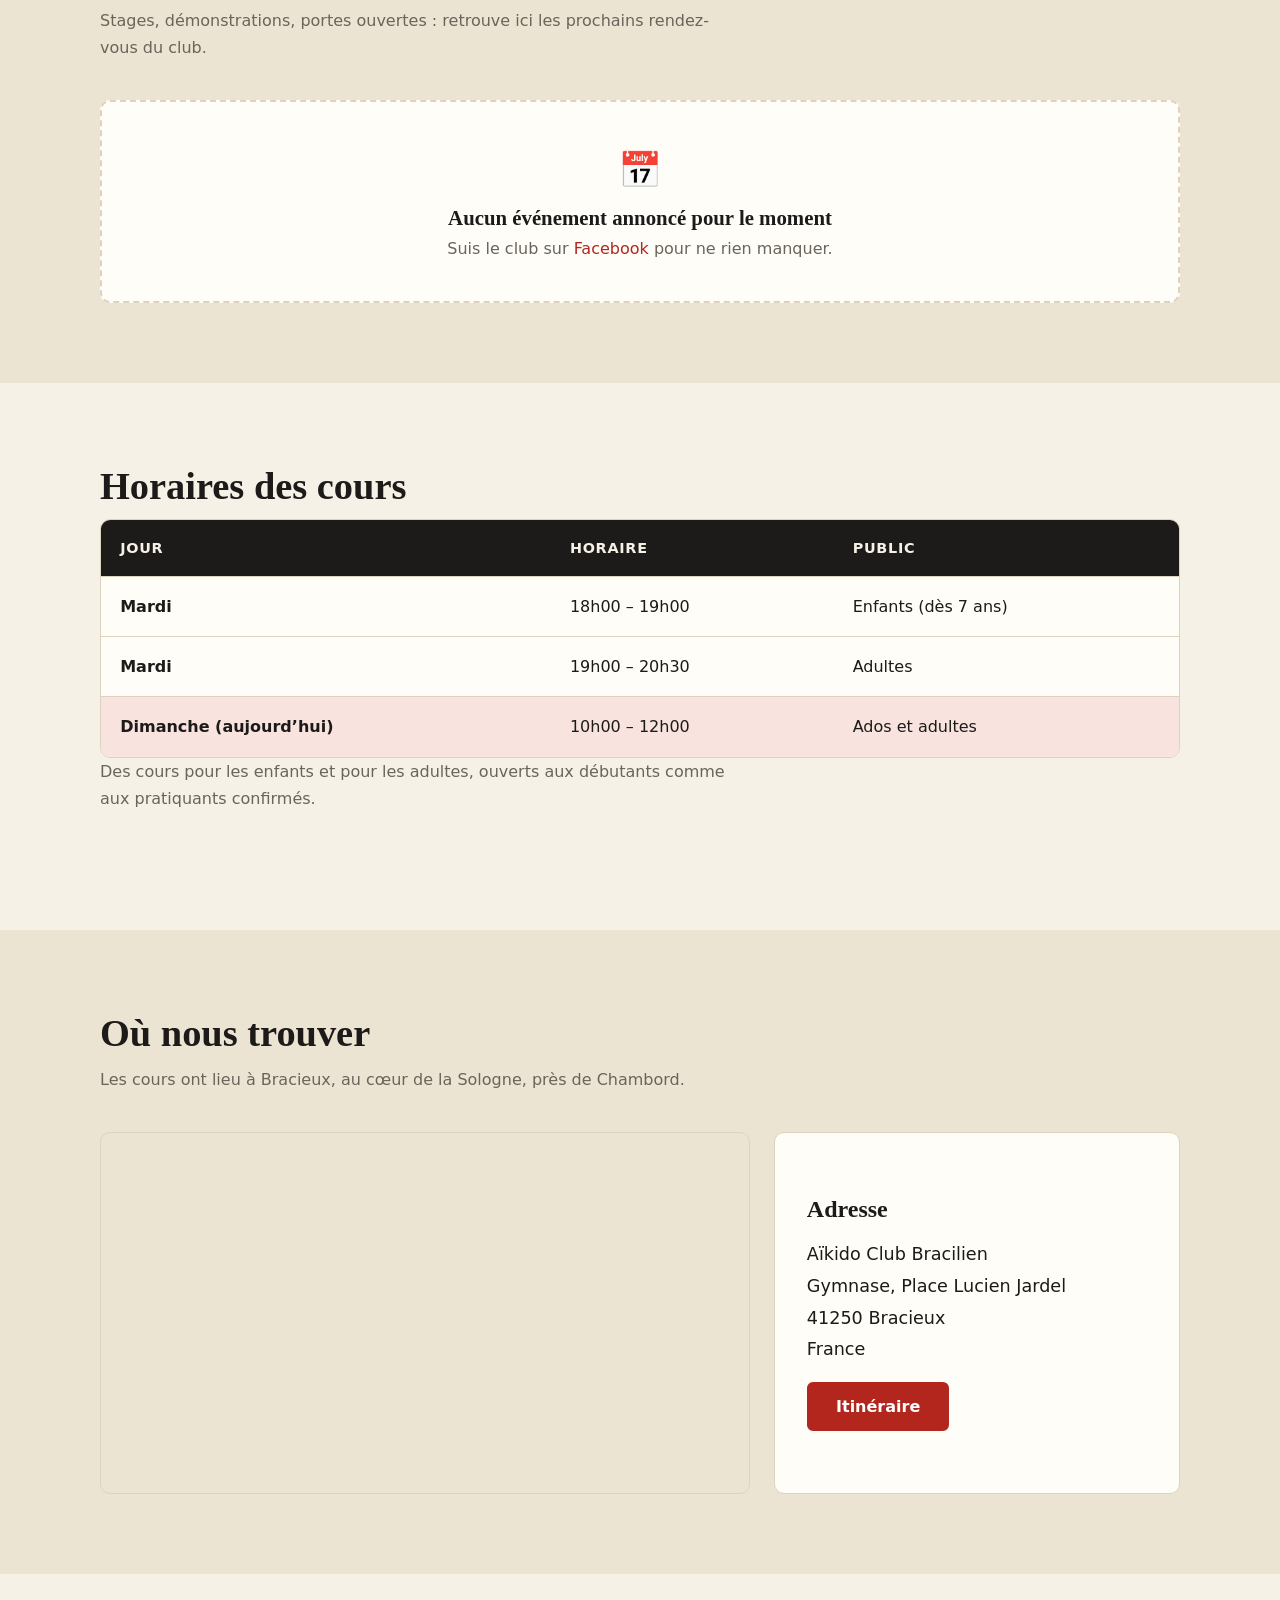
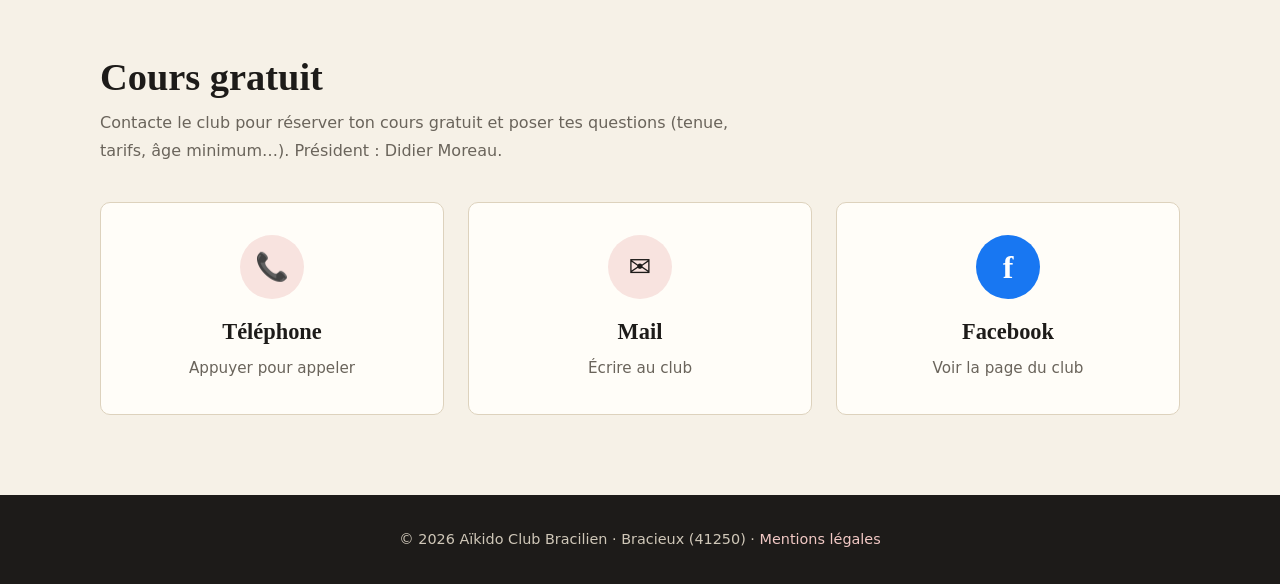
==== commit f47a3b63: "Update index.html" ====
--- a/index.html
+++ b/index.html
@@ -49,12 +49,14 @@
             <li><strong>2 Cours découverte</strong> gratuits</li>
           </ul>
         </div>
-        <figure class="hero-media">
-          <img src="img/hero.jpg" alt="" width="340" onerror="this.parentNode.remove()">
-        </figure>
-		<figure class="hero-media">
-          <img src="img/aikido1.jpg" alt="" width="340" onerror="this.parentNode.remove()">
-        </figure>
+		  
+		<div class="hero-medias">
+          <figure class="hero-media">
+            <img src="img/hero.jpg" alt="" width="340" onerror="this.parentNode.remove()">
+          </figure>
+          <figure class="hero-media hero-media-2">
+            <img src="img/aikido1.jpg" alt="" width="340" loading="lazy" onerror="this.parentNode.remove()">
+          </figure>
       </div>
     </section>
 
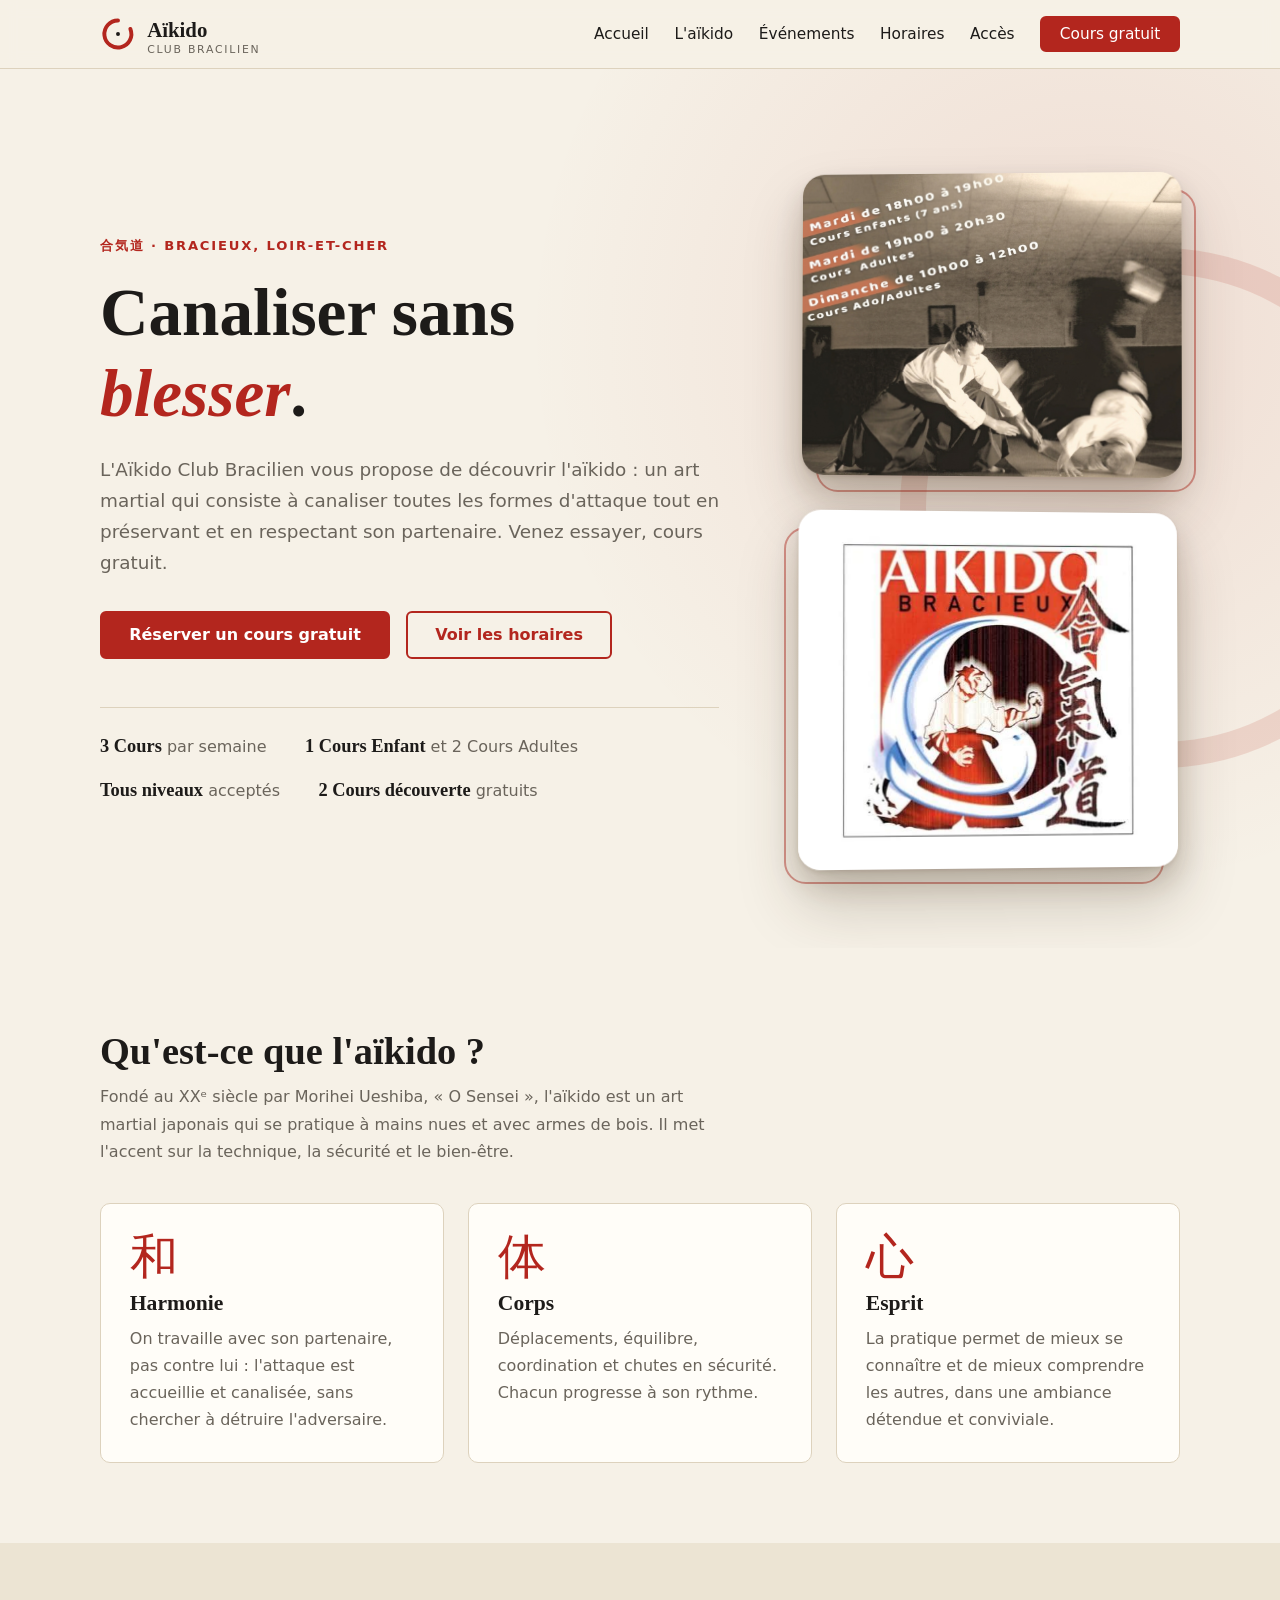
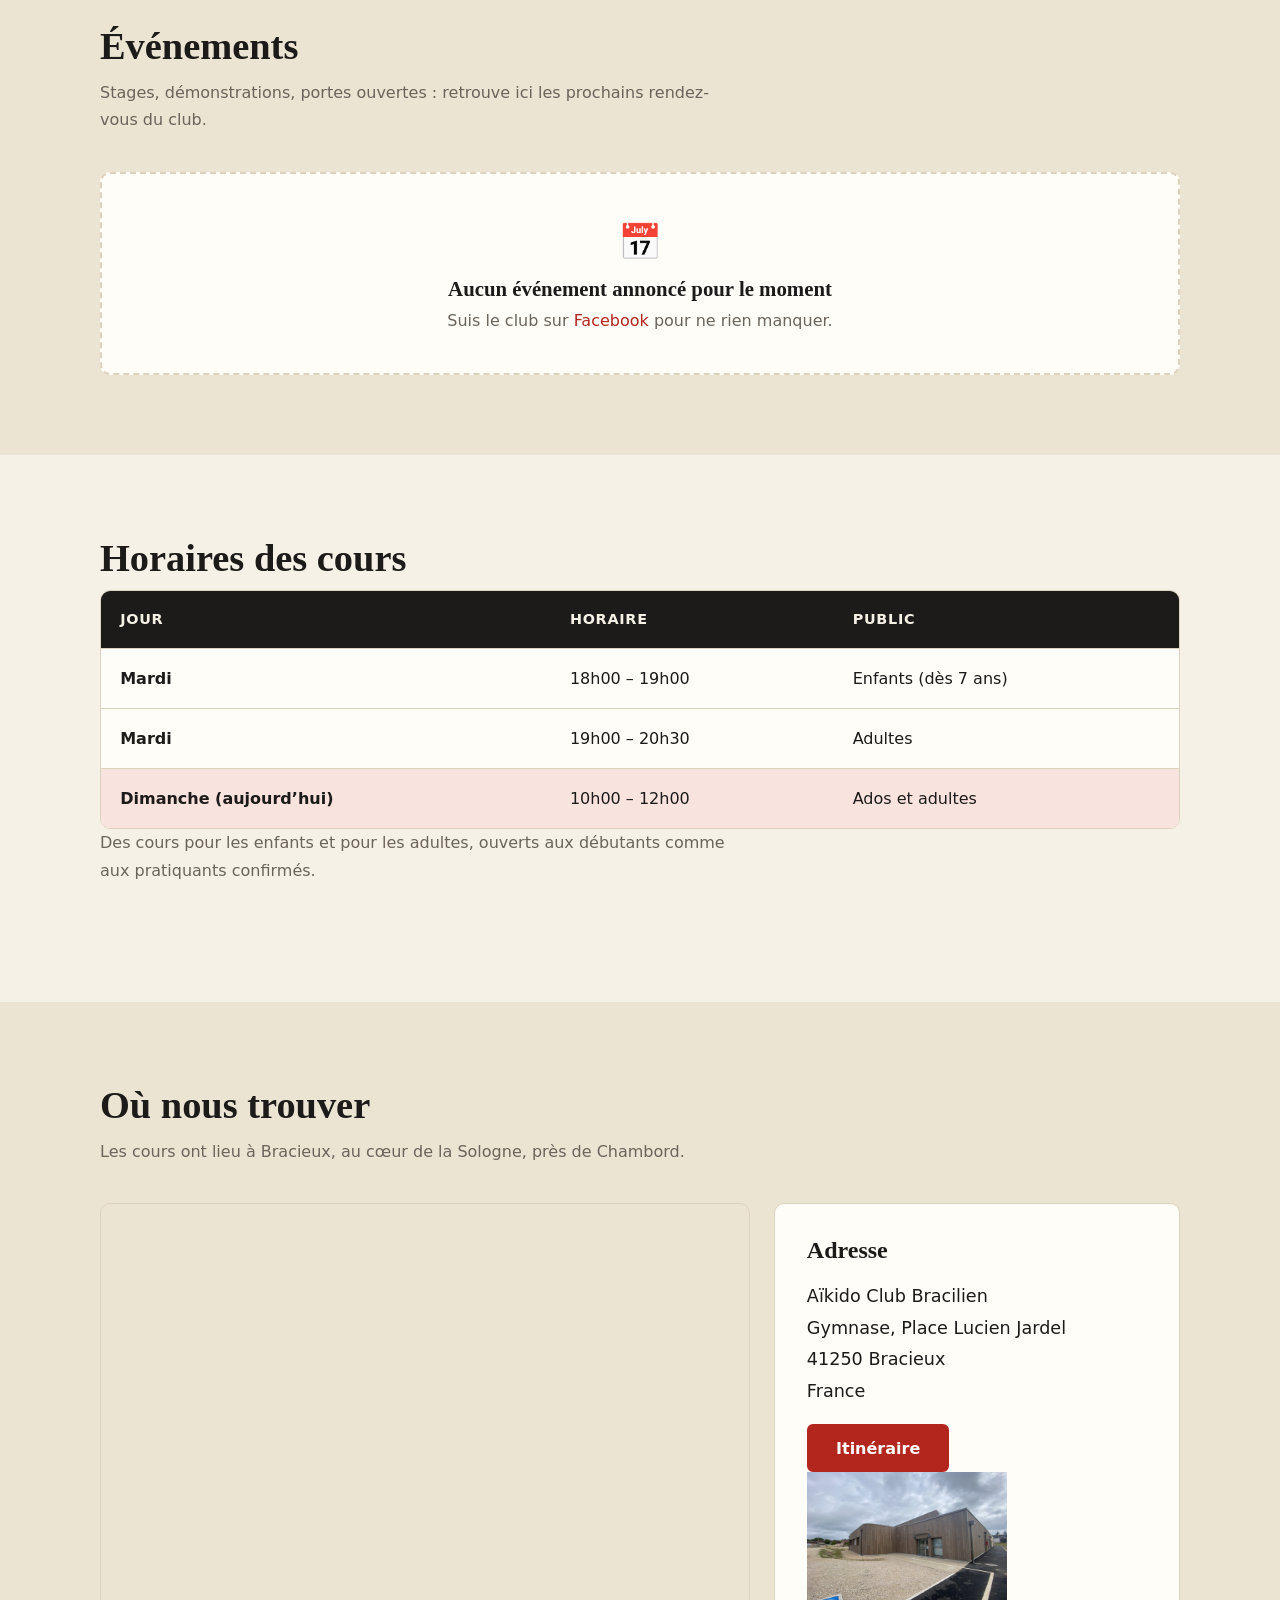
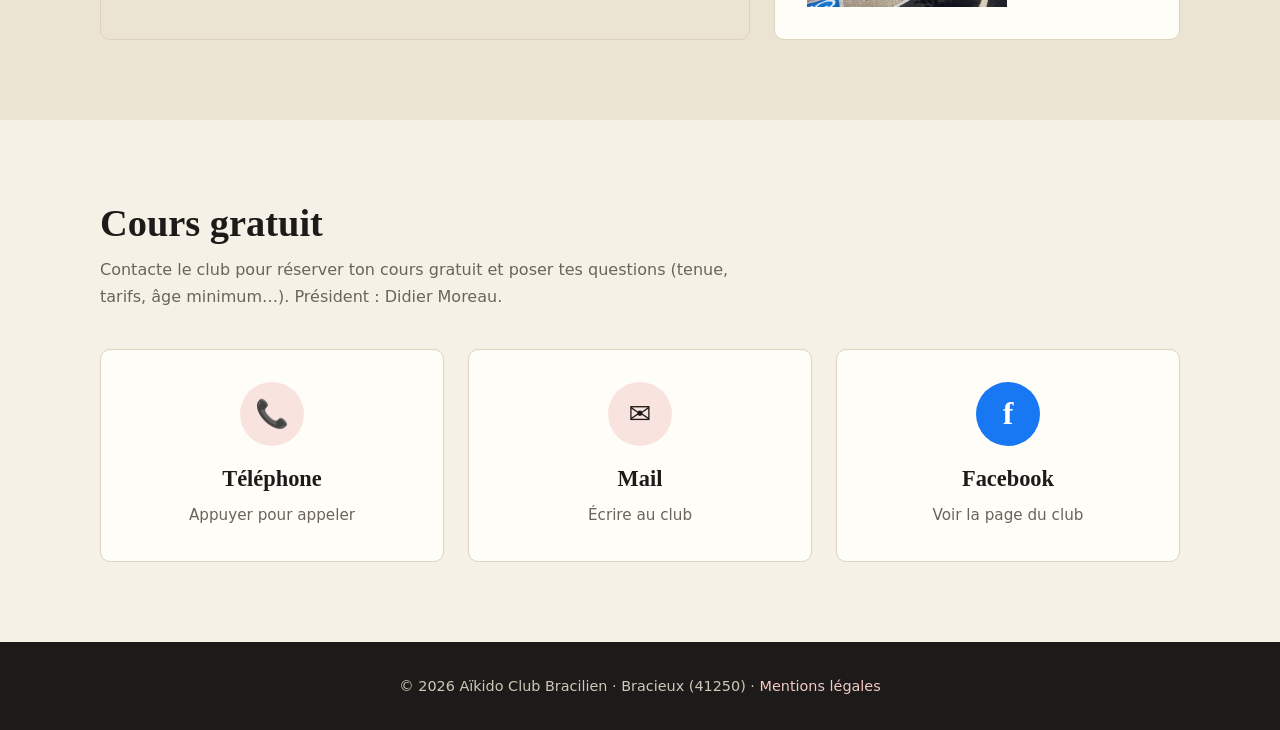
==== commit 5b3fa550: "Update index.html add image adresse" ====
--- a/index.html
+++ b/index.html
@@ -55,8 +55,9 @@
             <img src="img/hero.jpg" alt="" width="340" onerror="this.parentNode.remove()">
           </figure>
           <figure class="hero-media hero-media-2">
-            <img src="img/aikido1.jpg" alt="" width="340" loading="lazy" onerror="this.parentNode.remove()">
+            <img src="img/aikido.jpg" alt="" width="340" loading="lazy" onerror="this.parentNode.remove()">
           </figure>
+		</div>
       </div>
     </section>
 
@@ -137,8 +138,11 @@
               41250 Bracieux<br>
               France
             </address>
-            <a class="btn" href="https://www.google.com/maps/dir/?api=1&amp;destination=Place+Lucien+Jardel,+41250+Bracieux,+France" target="_blank" rel="noopener noreferrer">Itinéraire</a>          </div>
-        </div>
+			<div class="address-actions">
+              <a class="btn" href="https://www.google.com/maps/dir/?api=1&amp;destination=Place+Lucien+Jardel,+41250+Bracieux,+France" target="_blank" rel="noopener noreferrer">Itinéraire</a>
+              <img src="img/aikido1.jpg" alt="" width="200" height="135" loading="lazy" onerror="this.remove()">
+            </div>
+		  </div>
       </div>
     </section>
 
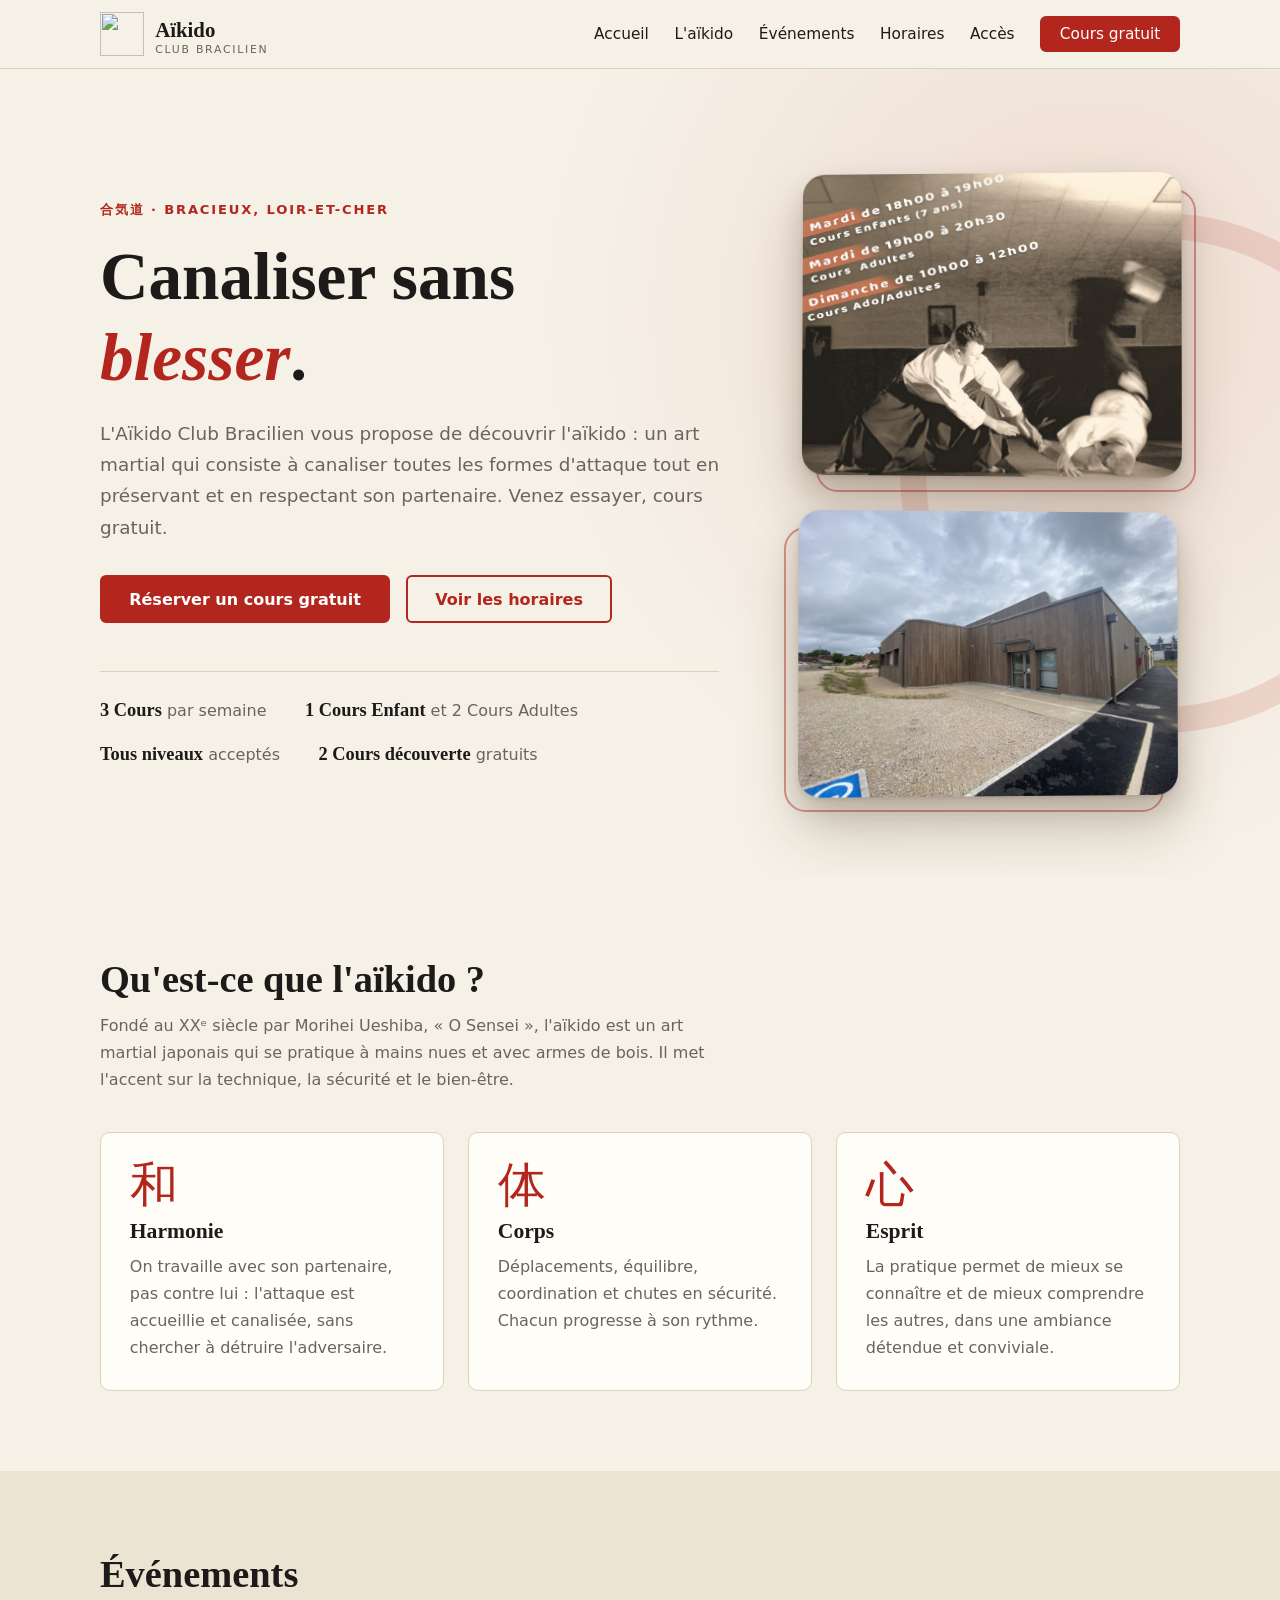
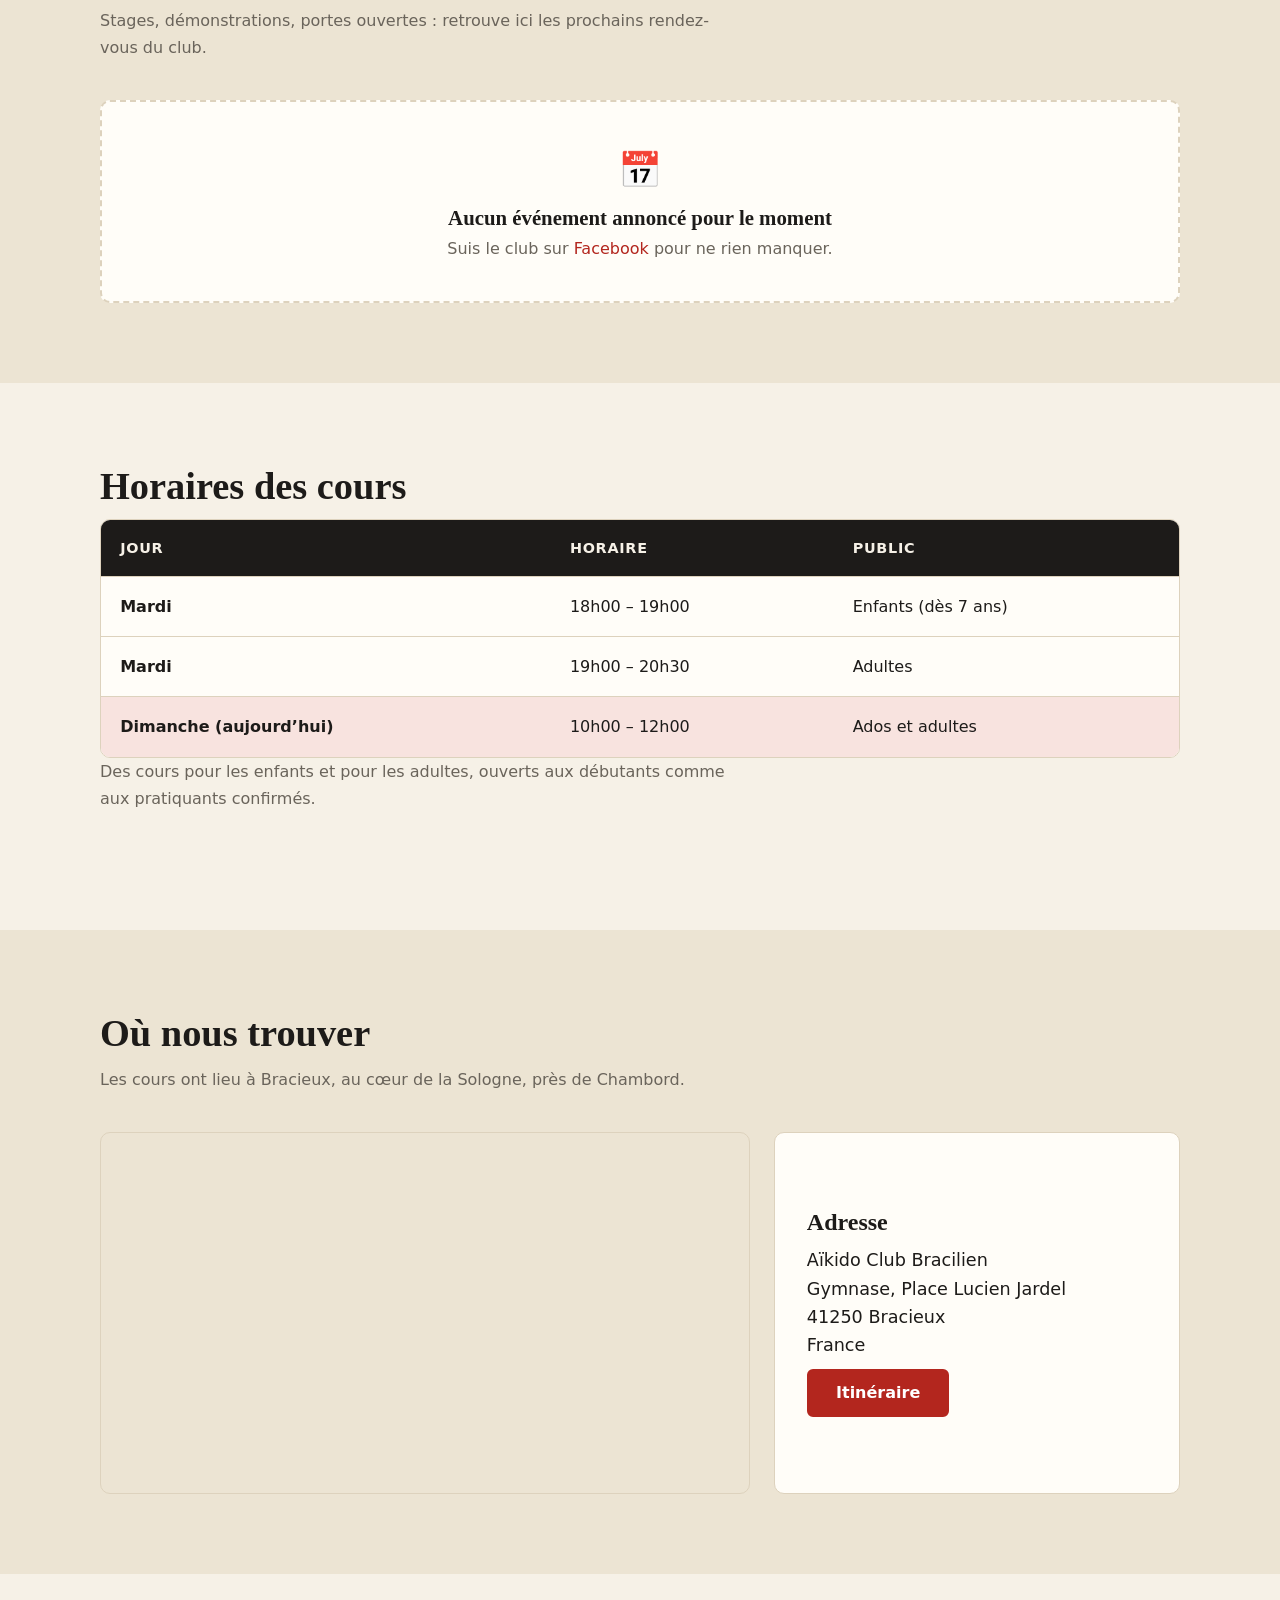
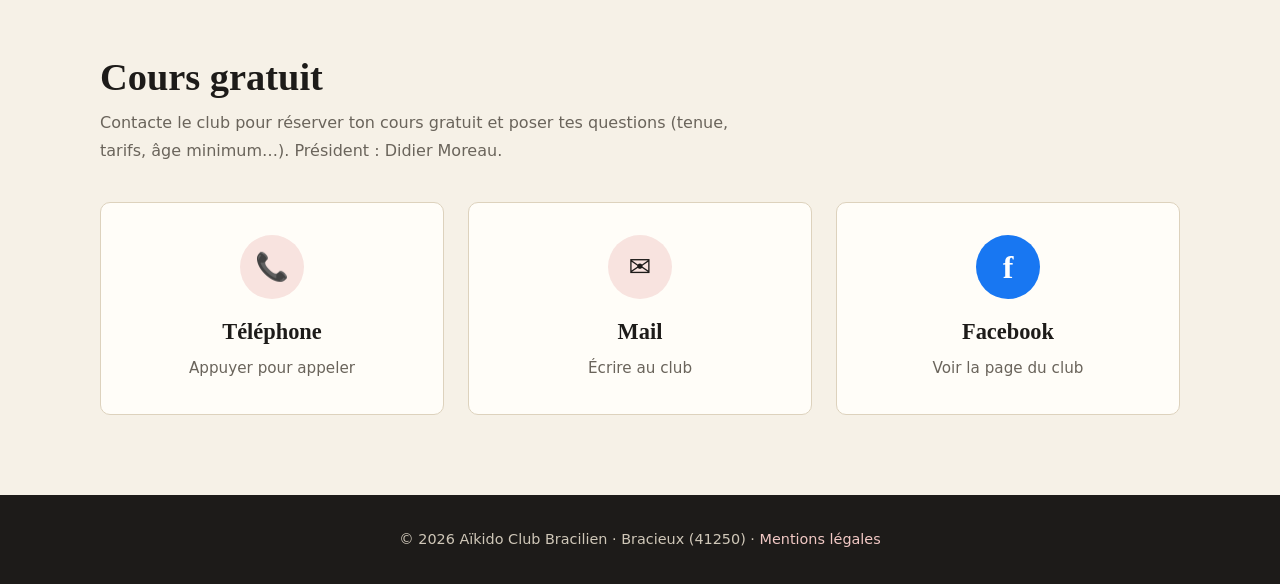
==== commit a3245456: "Update index.html delete img and add logo" ====
--- a/index.html
+++ b/index.html
@@ -14,8 +14,8 @@
   <header class="site-header">
     <nav class="nav container">
       <a href="#accueil" class="logo">
-        <img src="img/logo.svg" alt="" width="36" height="36">
-        <span>Aïkido <small>Club Bracilien</small></span>
+		  <img src="img/aikido.png" alt="" width="44" height="44">
+		  <span>Aïkido <small>Club Bracilien</small></span>
       </a>
       <button class="nav-toggle" aria-label="Ouvrir le menu" aria-expanded="false">
         <span></span><span></span><span></span>
@@ -55,7 +55,7 @@
             <img src="img/hero.jpg" alt="" width="340" onerror="this.parentNode.remove()">
           </figure>
           <figure class="hero-media hero-media-2">
-            <img src="img/aikido.jpg" alt="" width="340" loading="lazy" onerror="this.parentNode.remove()">
+            <img src="img/aikido1.jpg" alt="" width="340" loading="lazy" onerror="this.parentNode.remove()">
           </figure>
 		</div>
       </div>
@@ -138,11 +138,8 @@
               41250 Bracieux<br>
               France
             </address>
-			<div class="address-actions">
-              <a class="btn" href="https://www.google.com/maps/dir/?api=1&amp;destination=Place+Lucien+Jardel,+41250+Bracieux,+France" target="_blank" rel="noopener noreferrer">Itinéraire</a>
-              <img src="img/aikido1.jpg" alt="" width="200" height="135" loading="lazy" onerror="this.remove()">
-            </div>
-		  </div>
+            <a class="btn" href="https://www.google.com/maps/dir/?api=1&amp;destination=Place+Lucien+Jardel,+41250+Bracieux,+France" target="_blank" rel="noopener noreferrer">Itinéraire</a>          </div>
+        </div>
       </div>
     </section>
 
--- a/css/style.css
+++ b/css/style.css
@@ -135,6 +135,11 @@
 .address-card { background: var(--card); border: 1px solid var(--line); border-radius: var(--radius); padding: 2rem; display: grid; gap: 1rem; align-content: center; justify-items: start; }
 .address-card h3 { margin: 0; font-size: 1.5rem; }
 .address-card address { font-style: normal; font-size: 1.1rem; line-height: 1.8; }
+.address-actions { display: flex; align-items: center; flex-wrap: nowrap; gap: .9rem; width: 100%; }
+.address-actions .btn { flex: 0 0 auto; }
+.address-actions img { flex: 0 1 200px; min-width: 0; width: 200px; height: 135px; object-fit: cover; border-radius: 14px; box-shadow: 0 8px 18px rgba(60, 40, 20, .2); }
+.address-card { gap: .6rem; }
+.address-card address { line-height: 1.6; }
 
 /* Contact : encadrés cliquables */
 .contact-boxes { display: grid; grid-template-columns: repeat(auto-fit, minmax(220px, 1fr)); gap: 1.5rem; }
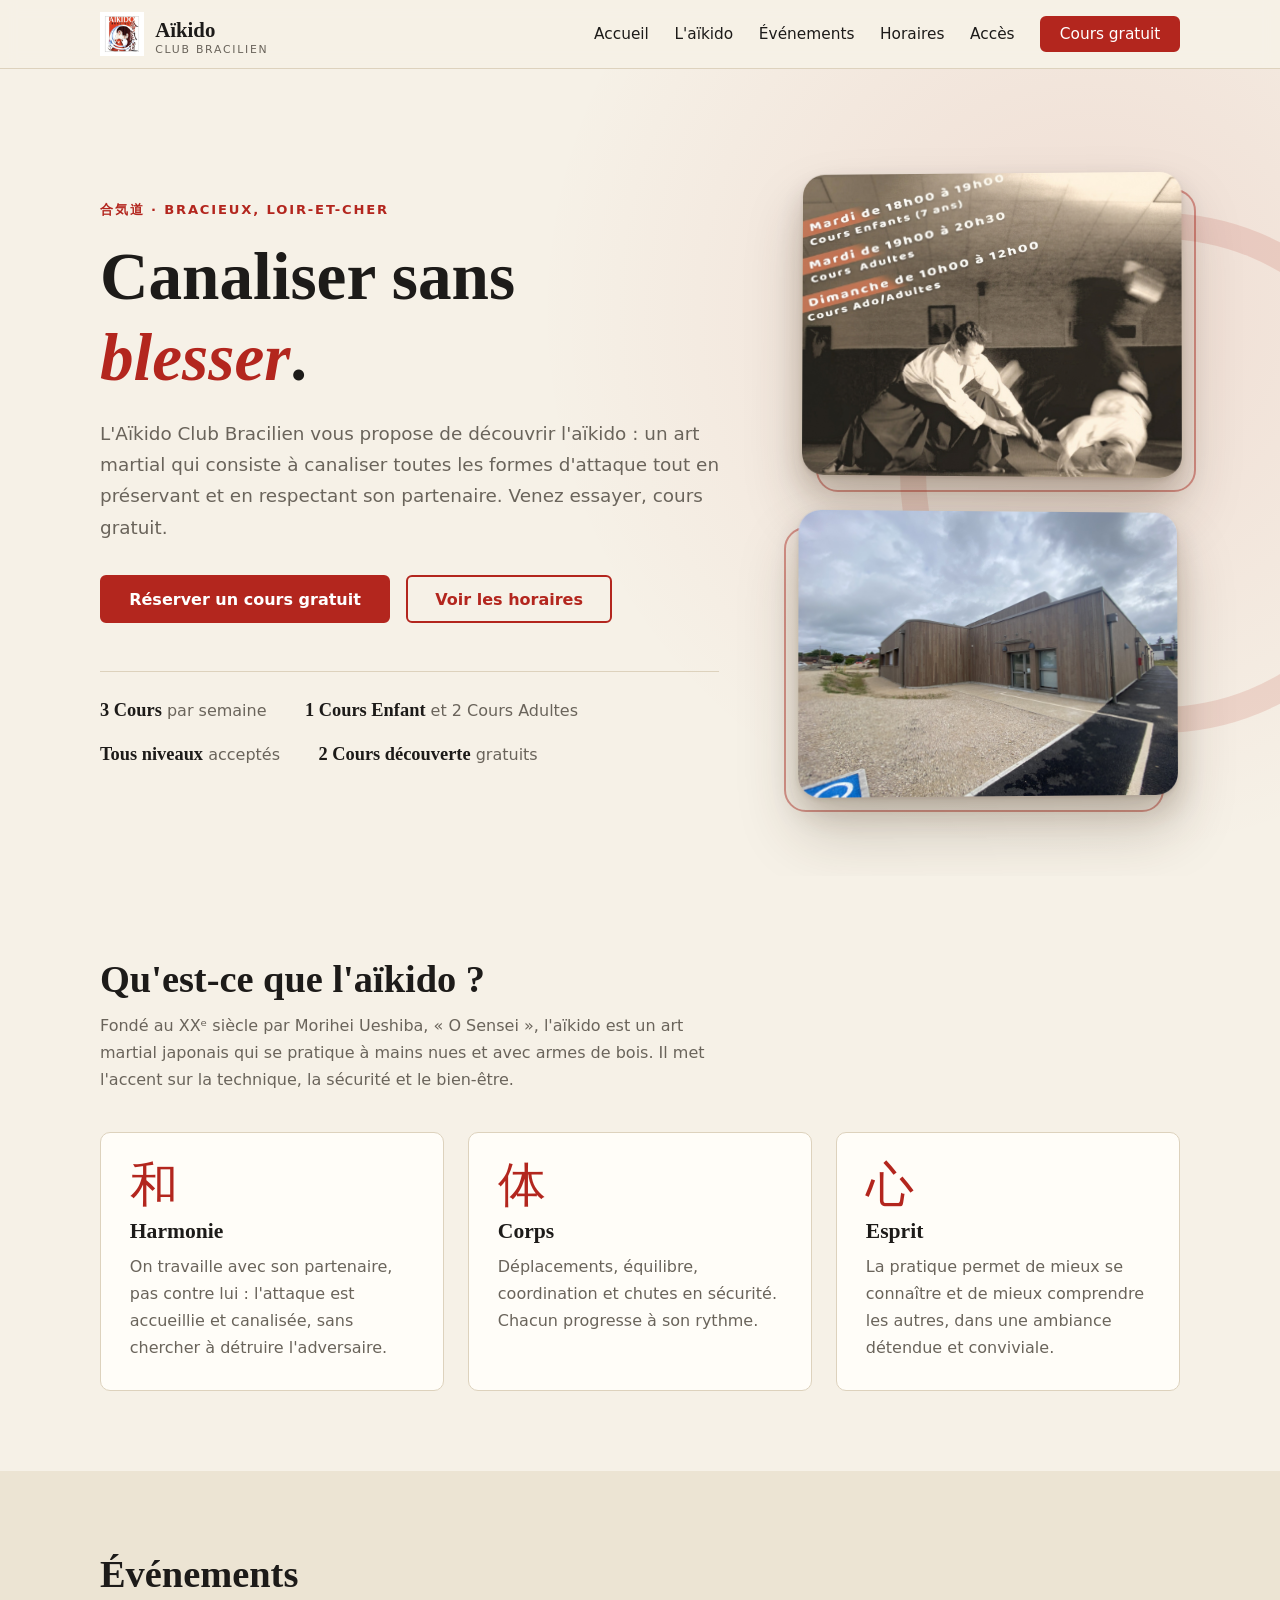
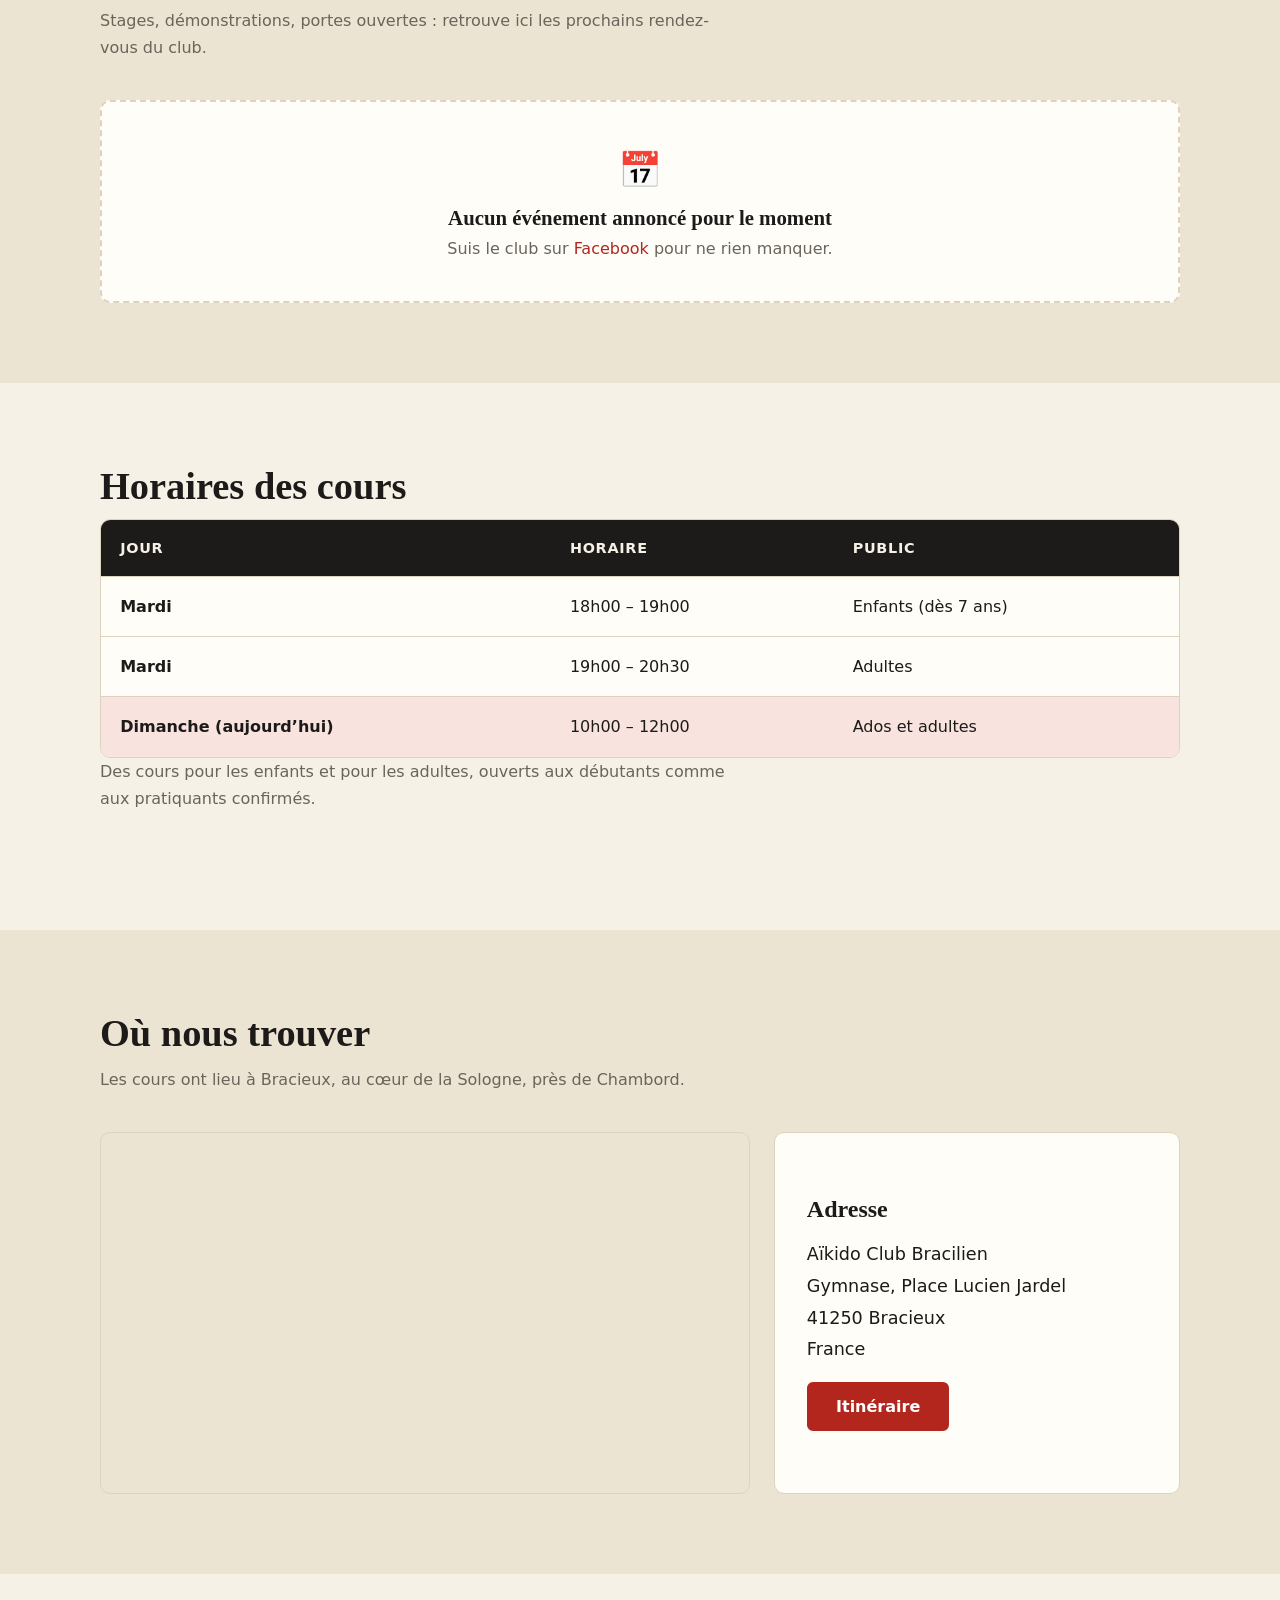
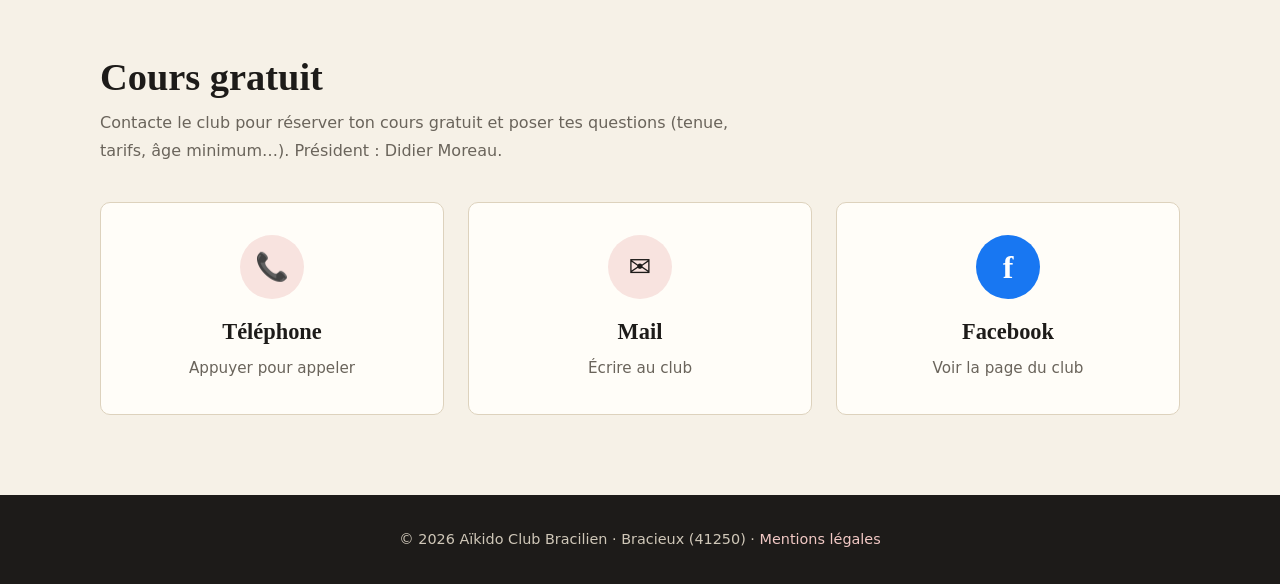
==== commit 5b38acf0: "Update index.html modif .jpg" ====
--- a/index.html
+++ b/index.html
@@ -14,7 +14,7 @@
   <header class="site-header">
     <nav class="nav container">
       <a href="#accueil" class="logo">
-		  <img src="img/aikido.png" alt="" width="44" height="44">
+		  <img src="img/aikido.jpg" alt="" width="44" height="44">
 		  <span>Aïkido <small>Club Bracilien</small></span>
       </a>
       <button class="nav-toggle" aria-label="Ouvrir le menu" aria-expanded="false">
--- a/css/style.css
+++ b/css/style.css
@@ -135,11 +135,6 @@
 .address-card { background: var(--card); border: 1px solid var(--line); border-radius: var(--radius); padding: 2rem; display: grid; gap: 1rem; align-content: center; justify-items: start; }
 .address-card h3 { margin: 0; font-size: 1.5rem; }
 .address-card address { font-style: normal; font-size: 1.1rem; line-height: 1.8; }
-.address-actions { display: flex; align-items: center; flex-wrap: nowrap; gap: .9rem; width: 100%; }
-.address-actions .btn { flex: 0 0 auto; }
-.address-actions img { flex: 0 1 200px; min-width: 0; width: 200px; height: 135px; object-fit: cover; border-radius: 14px; box-shadow: 0 8px 18px rgba(60, 40, 20, .2); }
-.address-card { gap: .6rem; }
-.address-card address { line-height: 1.6; }
 
 /* Contact : encadrés cliquables */
 .contact-boxes { display: grid; grid-template-columns: repeat(auto-fit, minmax(220px, 1fr)); gap: 1.5rem; }
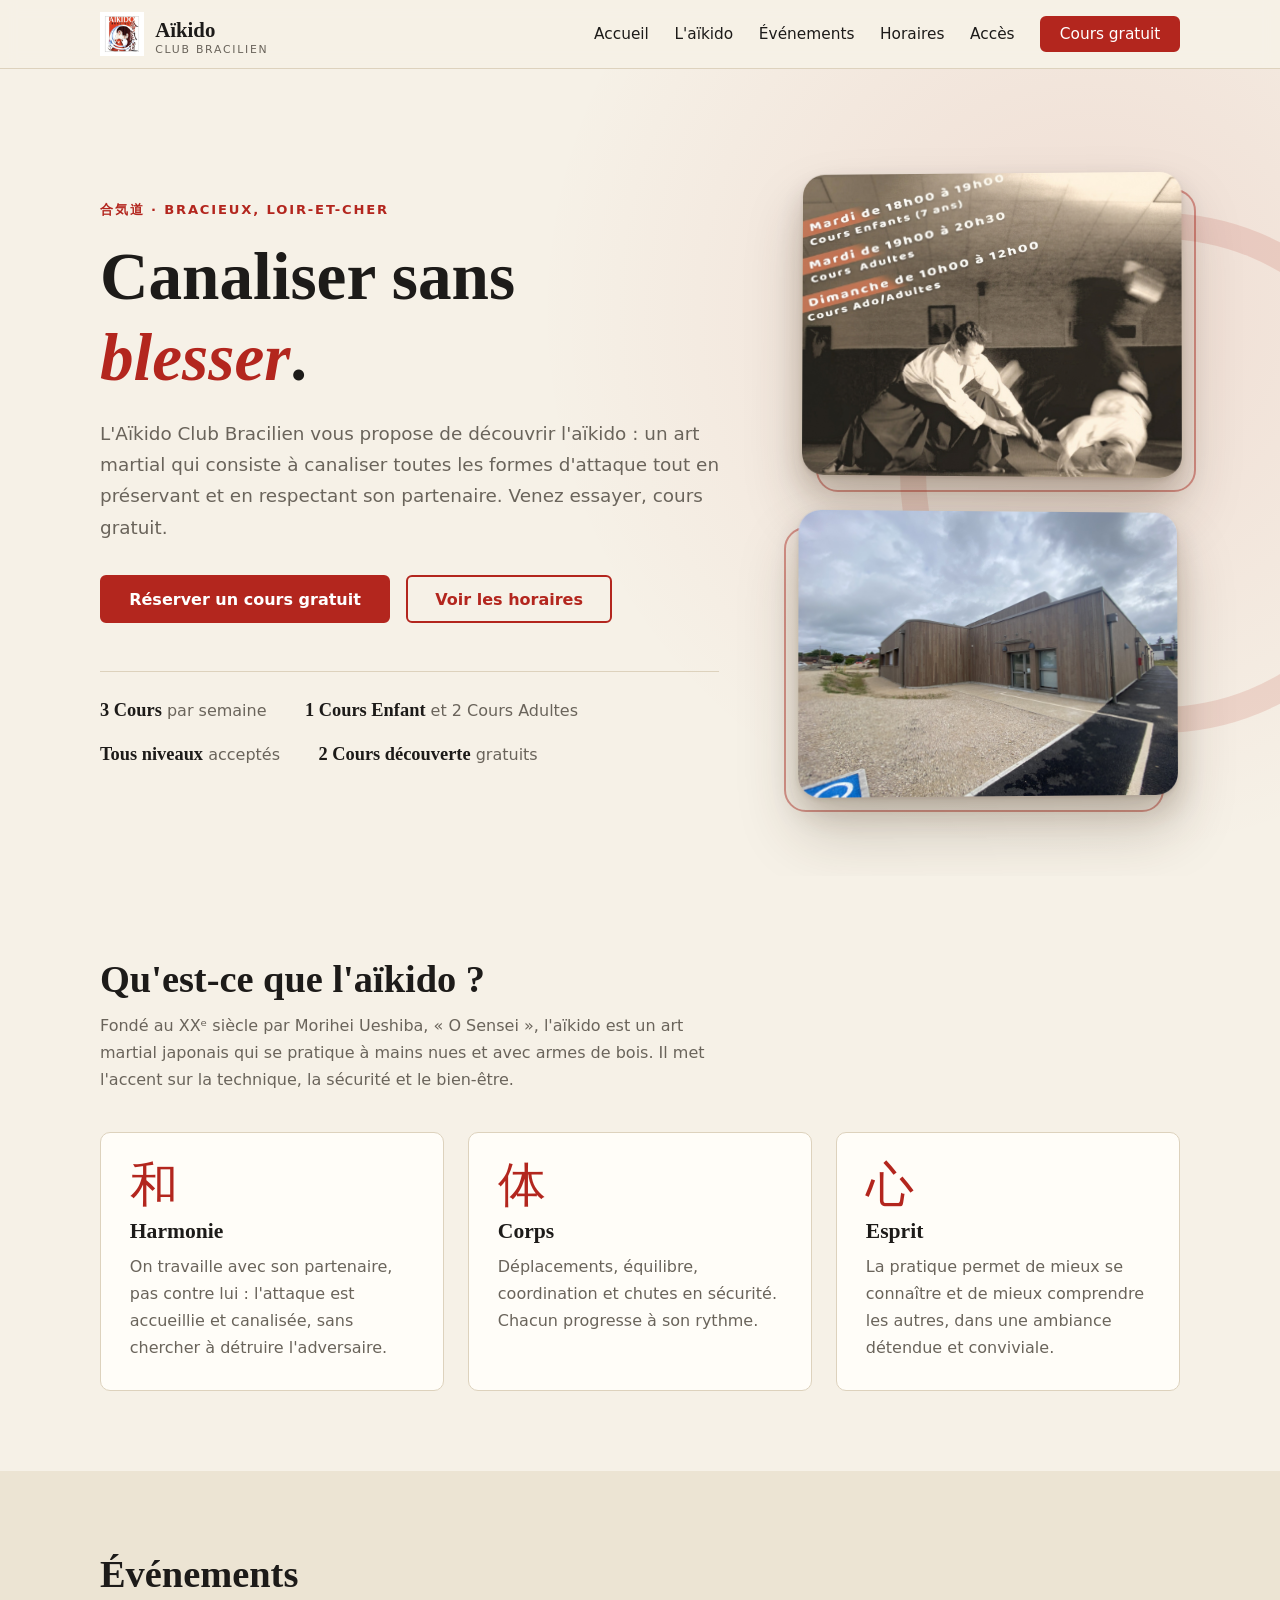
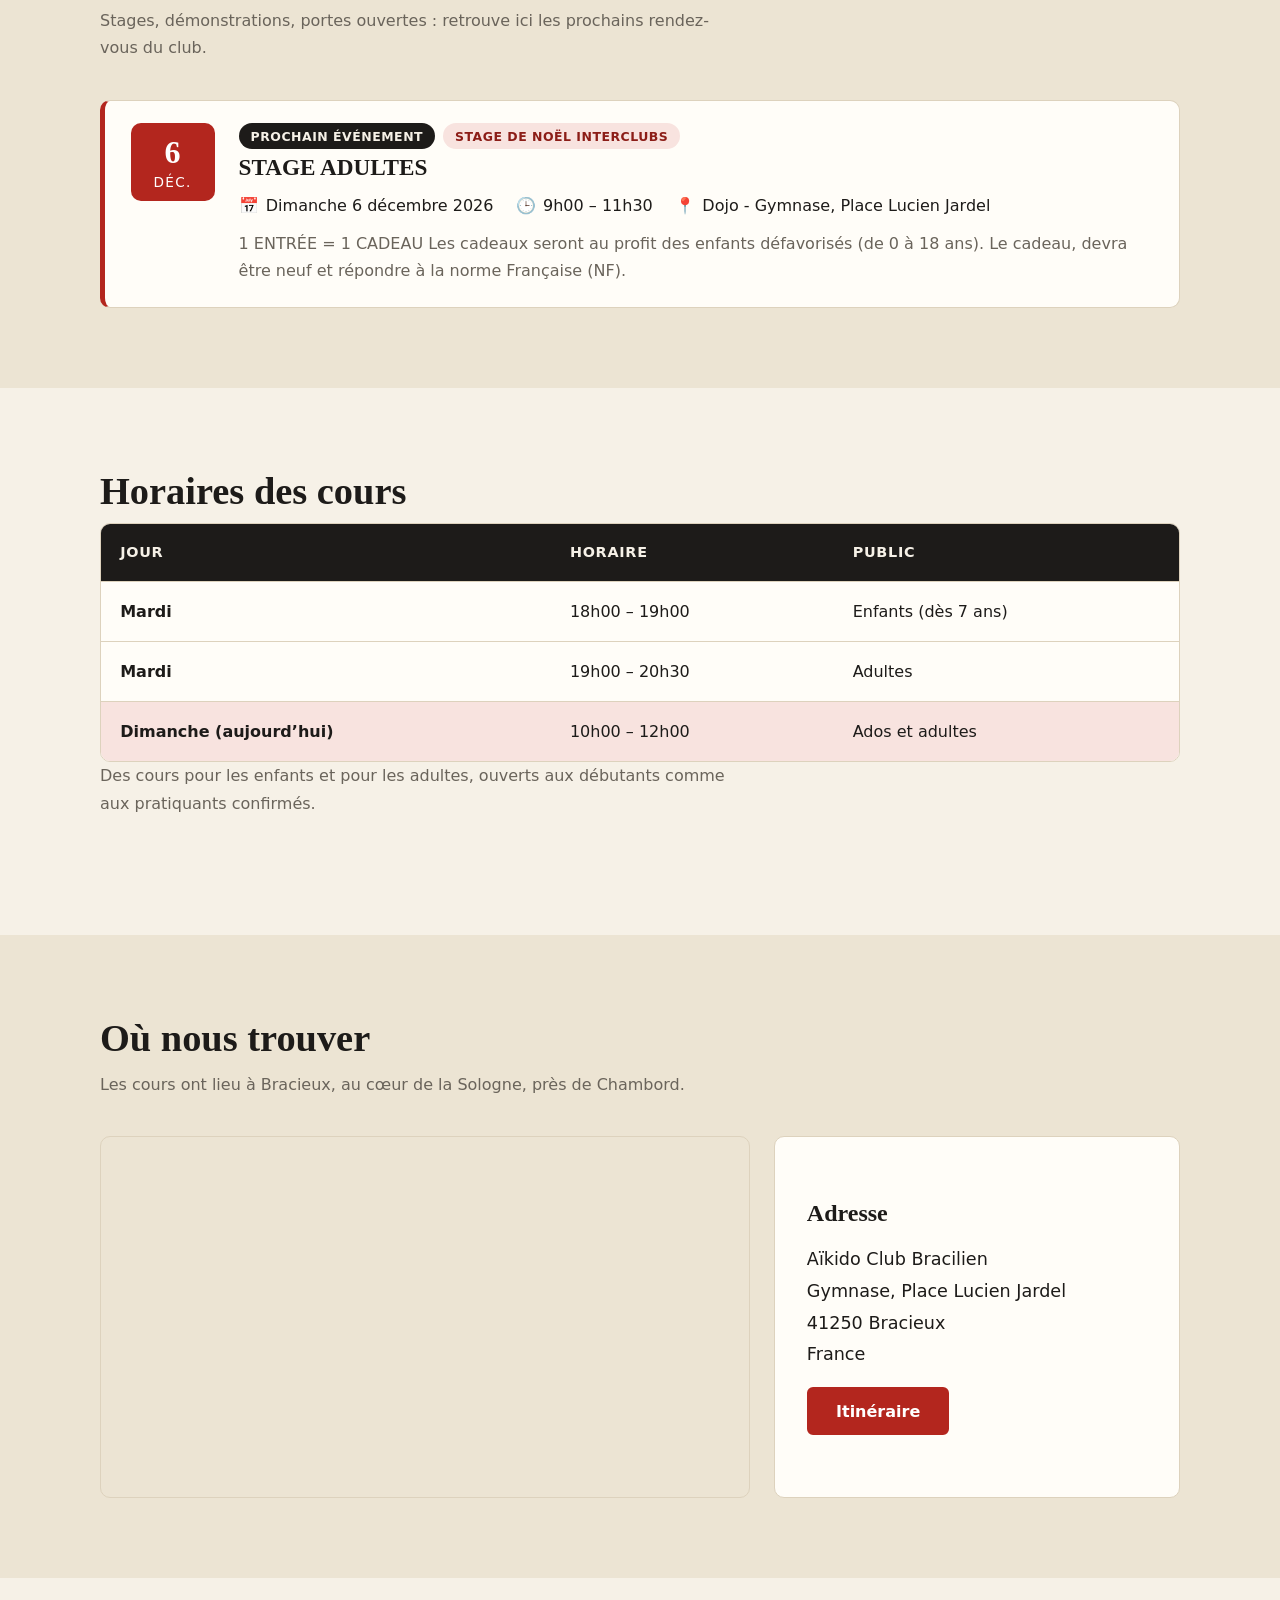
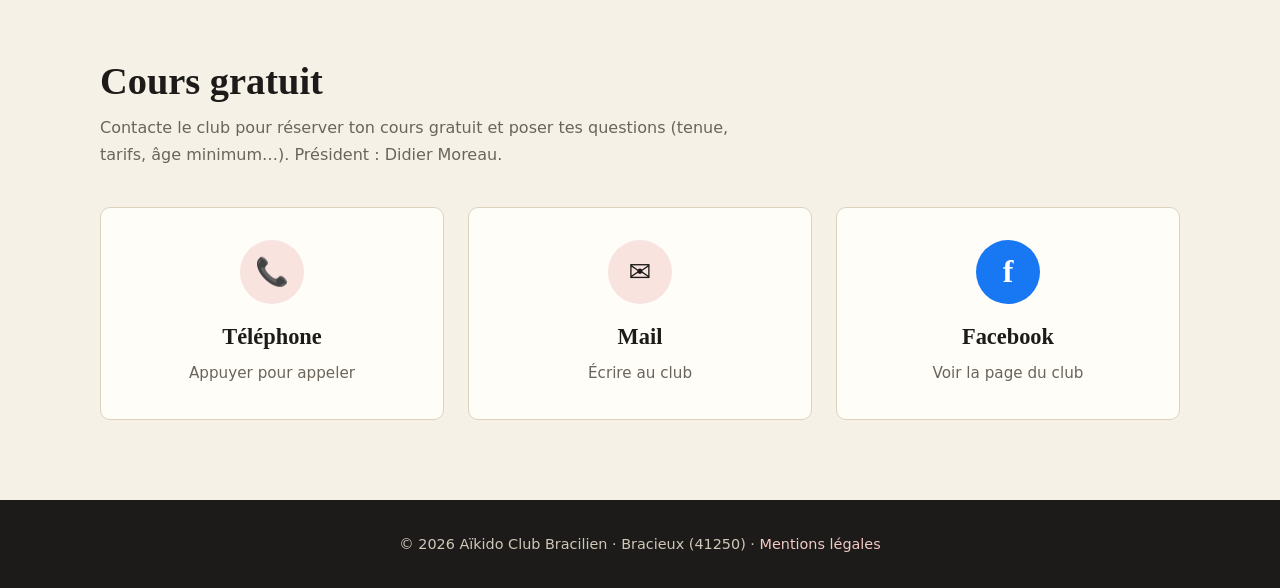
==== commit 5fcc1ffa: "Update index.html modif icon" ====
--- a/index.html
+++ b/index.html
@@ -6,7 +6,7 @@
   <title>Aïkido Club Bracilien — Aïkido à Bracieux (Loir-et-Cher)</title>
   <meta name="description" content="Aïkido Club Bracilien, à Bracieux (41250) : cours d'aïkido le mardi soir et le dimanche matin, cours gratuit.">
   <link rel="icon" href="favicon.ico" sizes="any">
-  <link rel="icon" type="image/png" href="favicon.png">
+  <link rel="icon" type="image/png" sizes="192x192" href="/favicon.png">
   <link rel="stylesheet" href="css/style.css?v=2">
 </head>
 <body>
